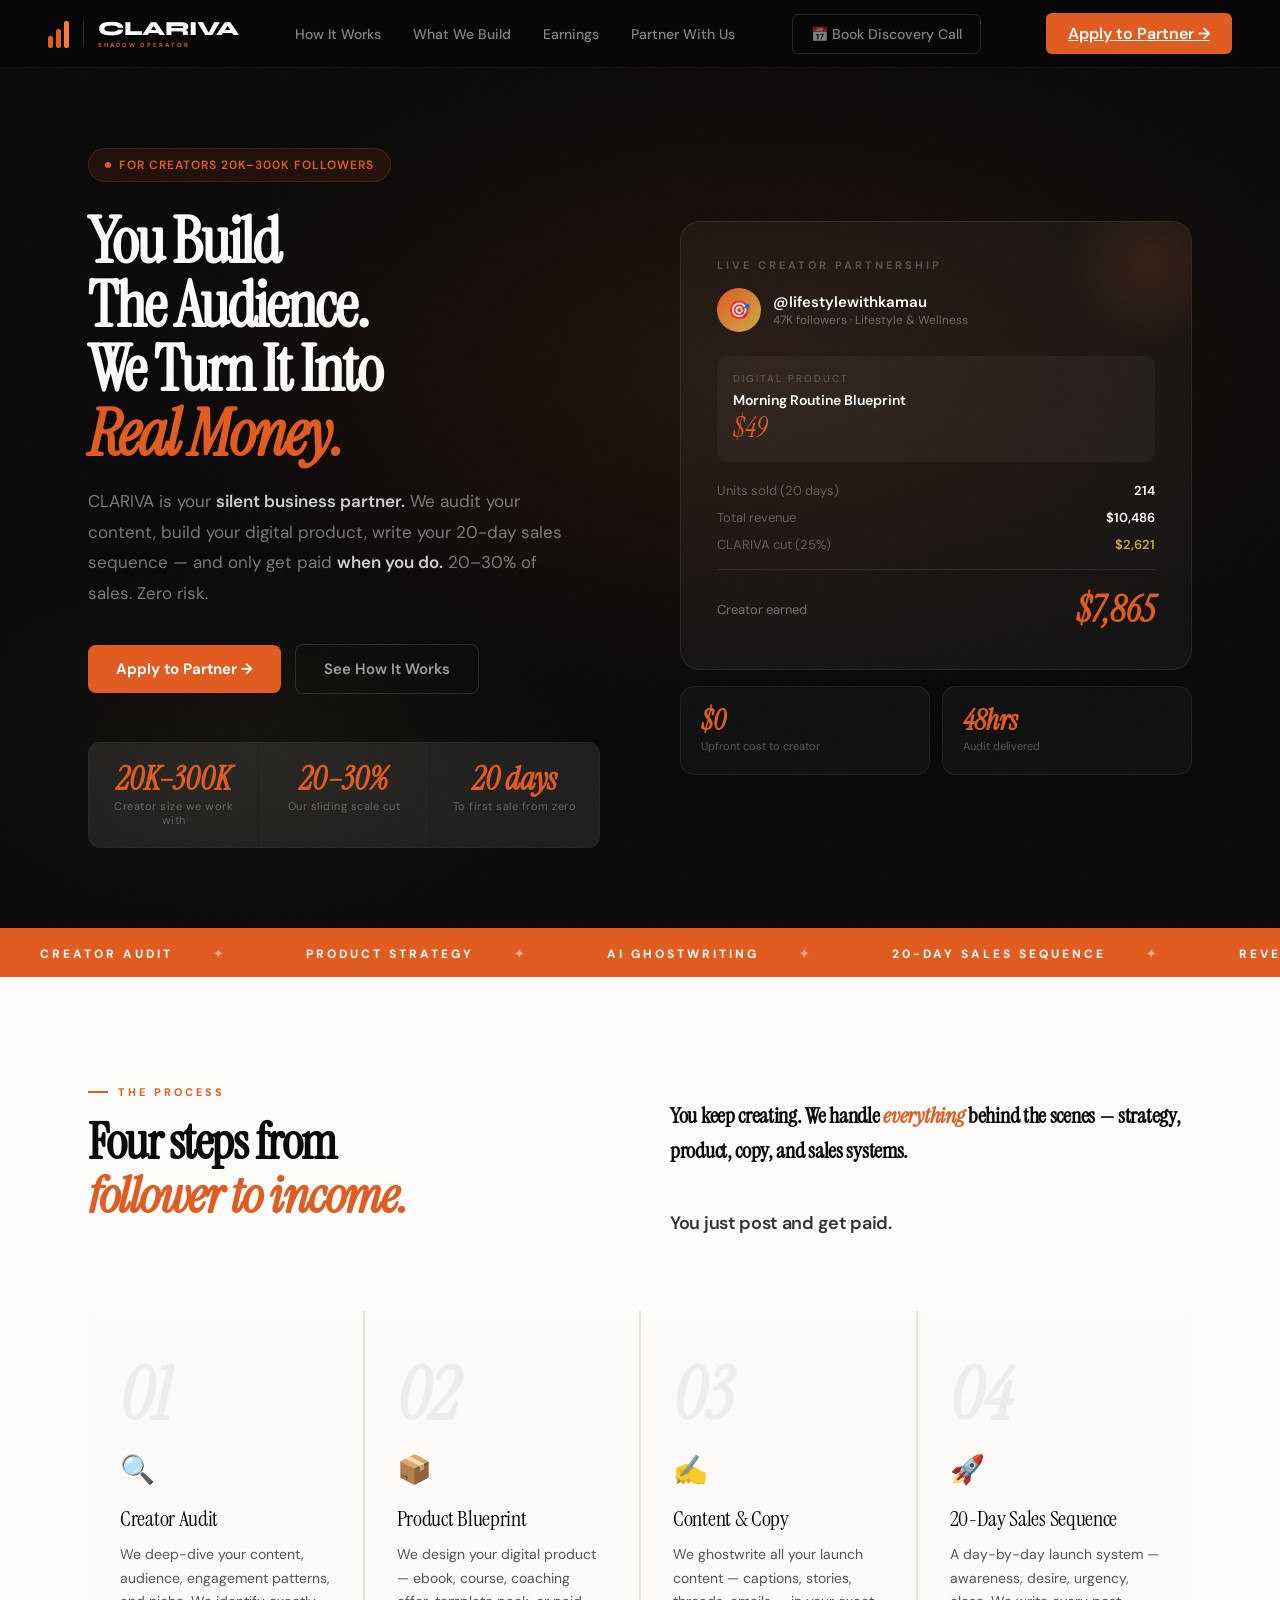
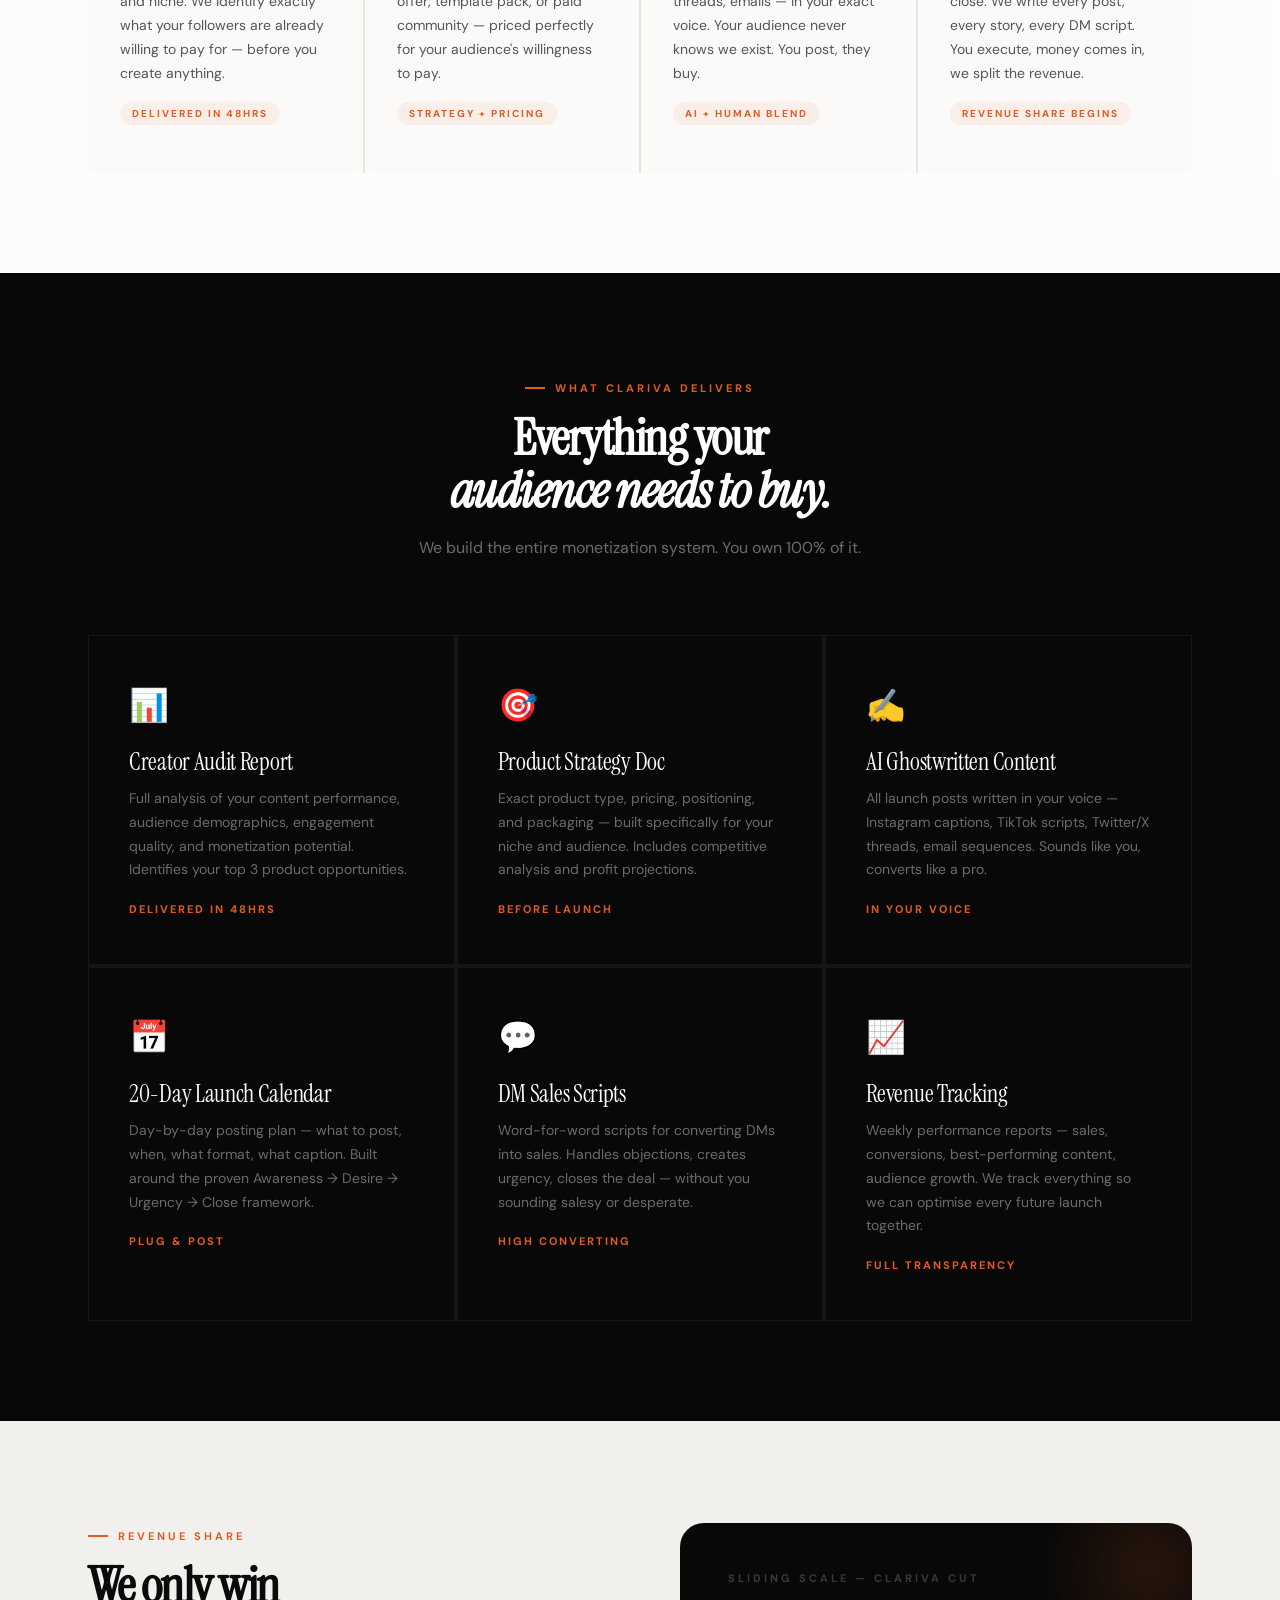
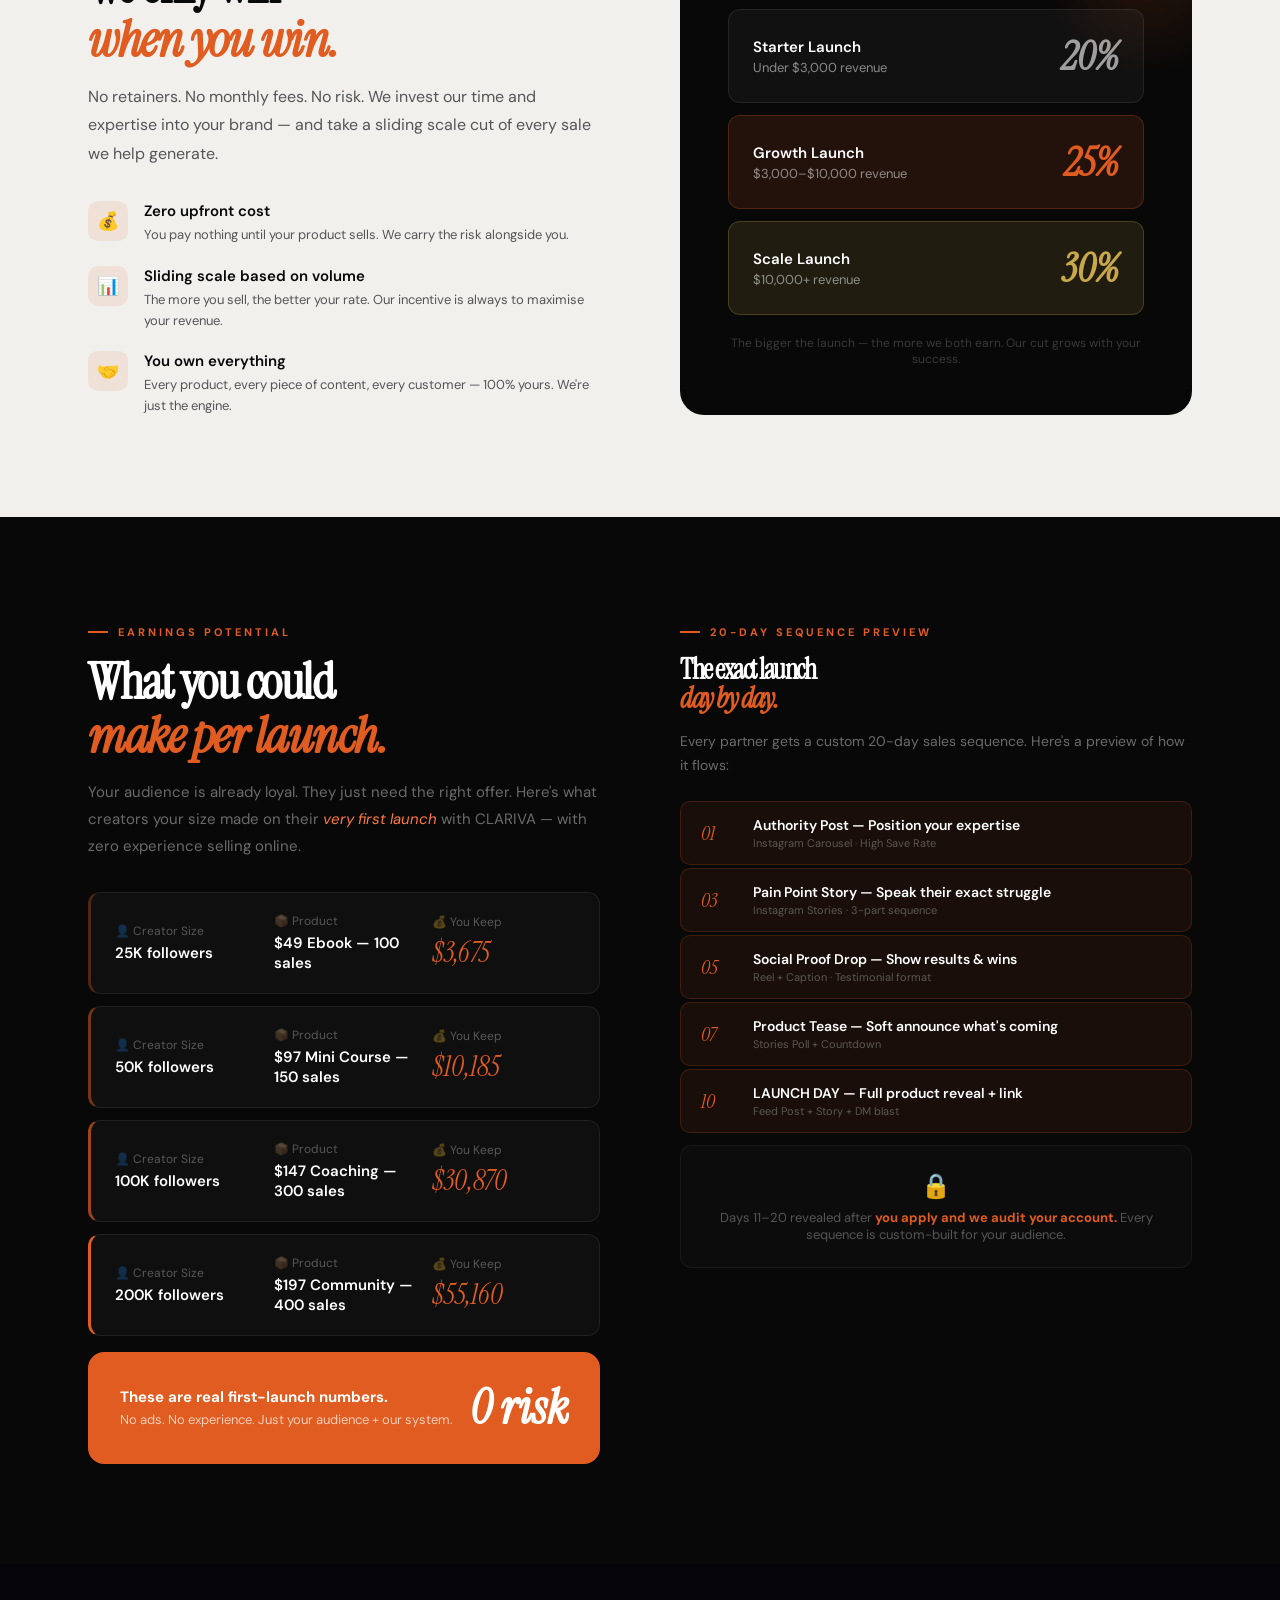
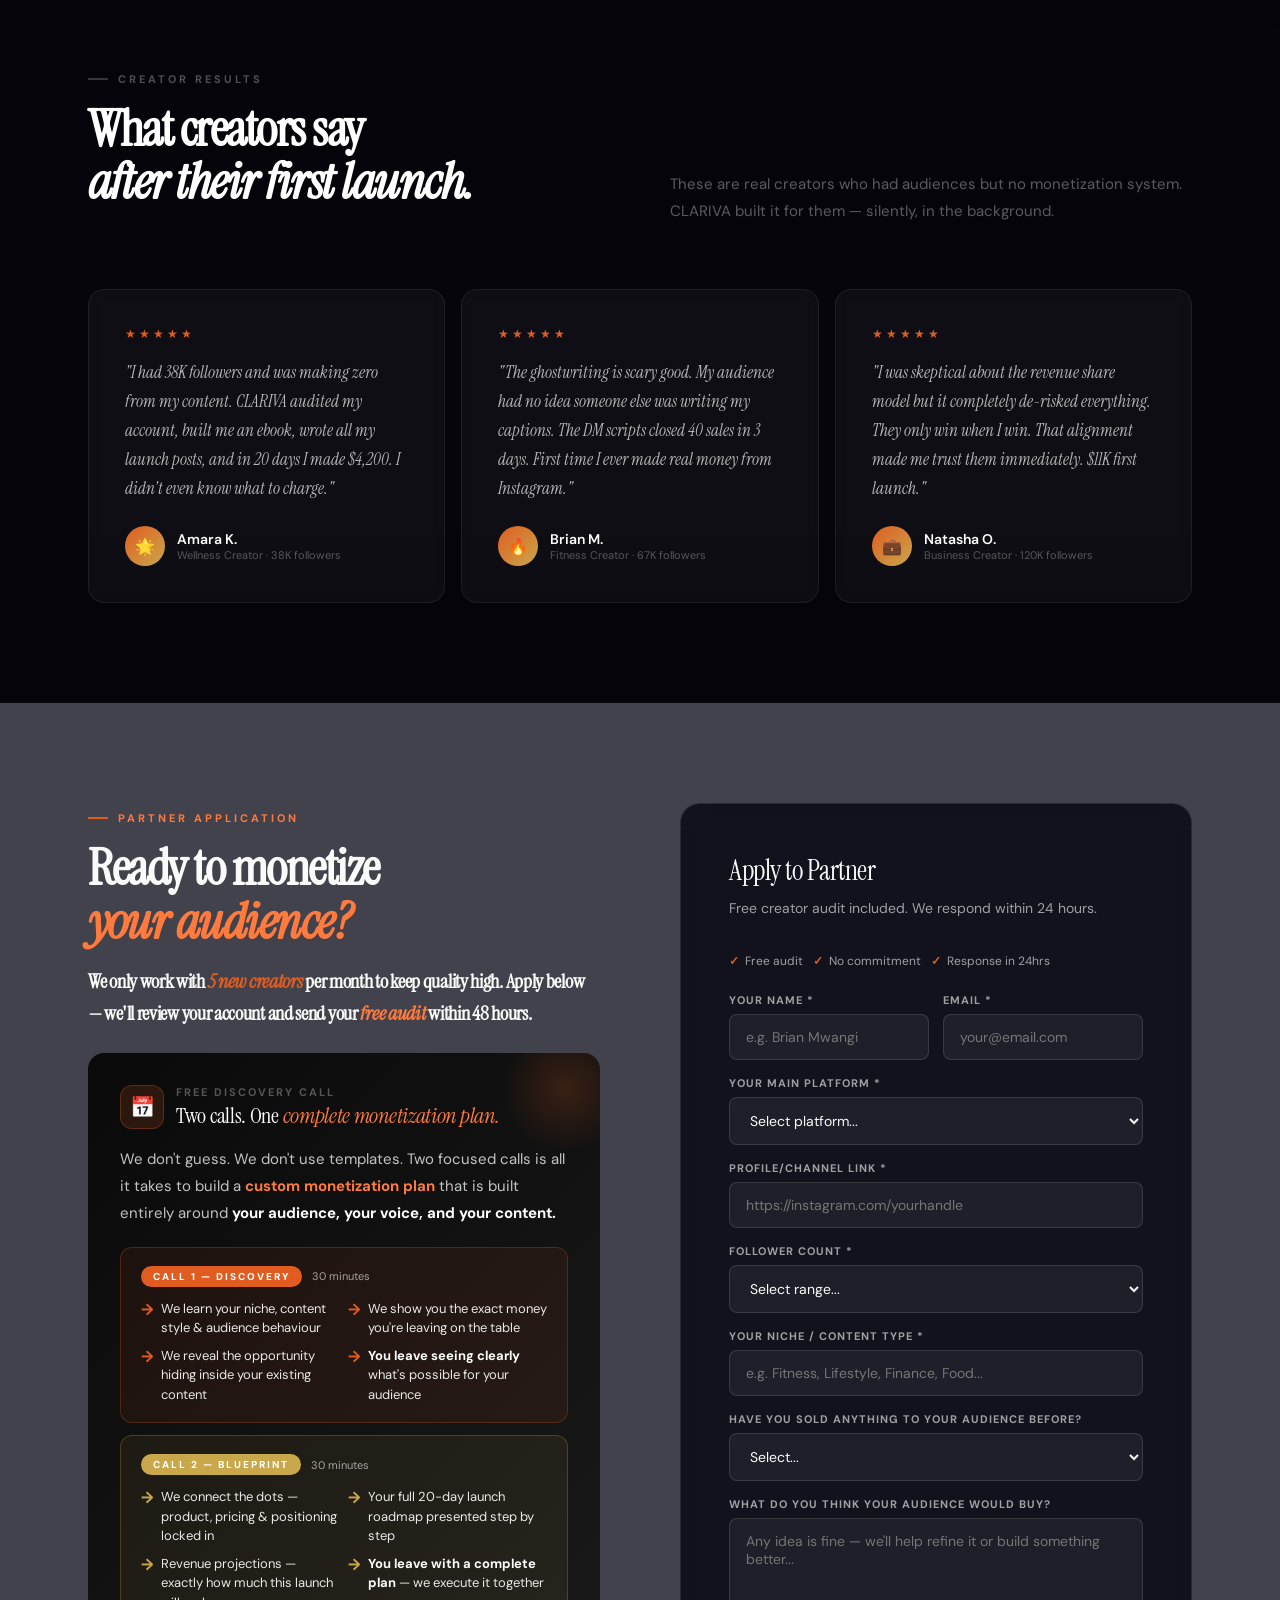
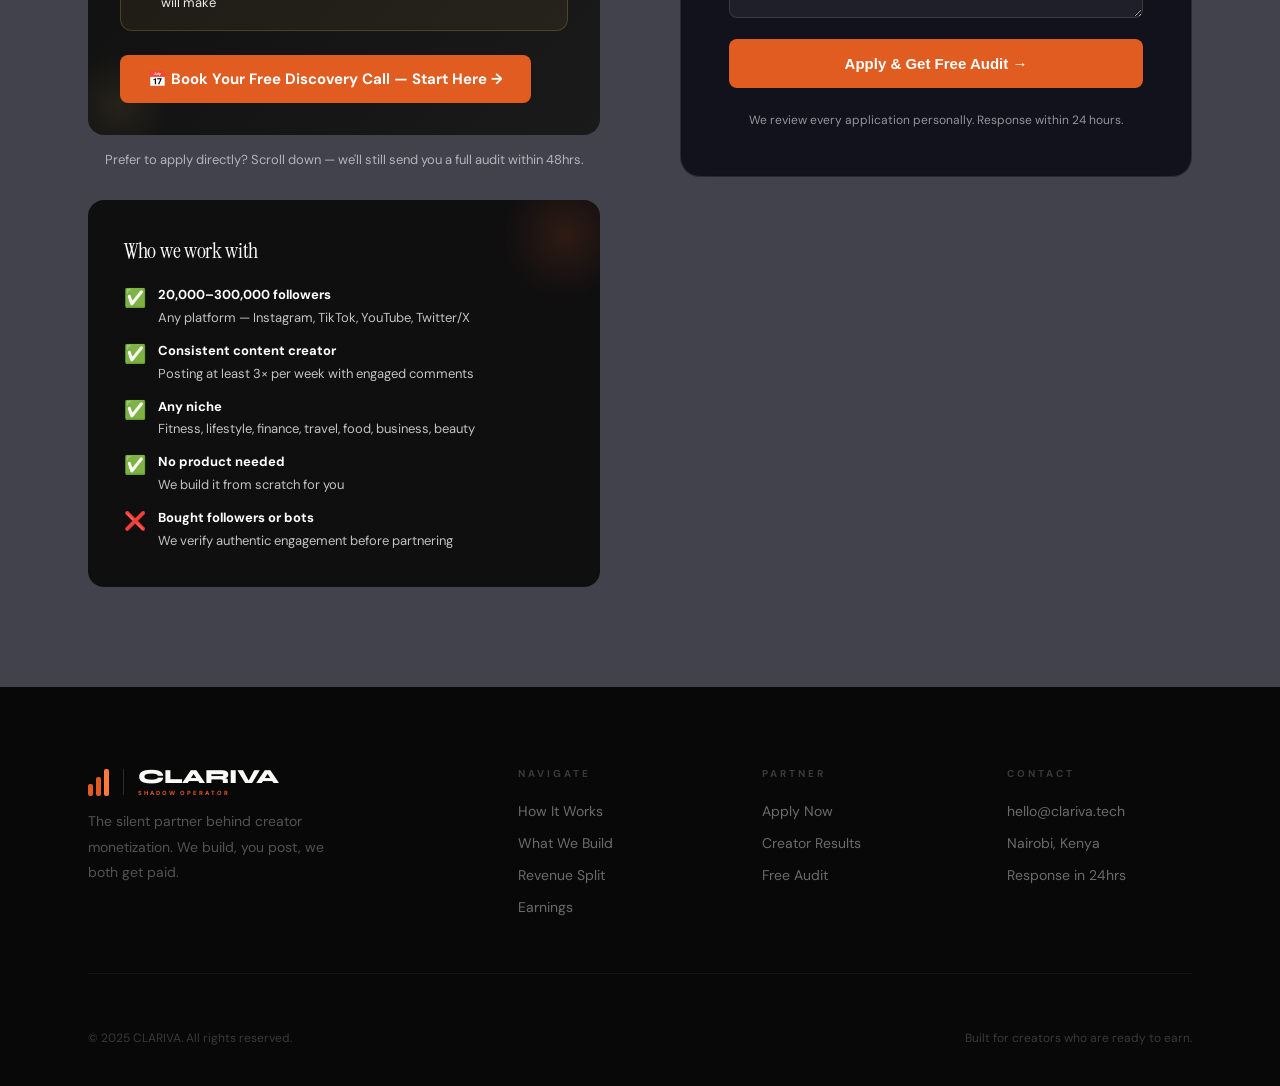
==== index.html.html @ dce716fc "Add files via upload" ====
<!DOCTYPE html>
<html lang="en">
<head>
<meta charset="UTF-8">
<meta name="viewport" content="width=device-width, initial-scale=1.0">
<title>CLARIVA — The Shadow Operator for Creators</title>
<link href="https://fonts.googleapis.com/css2?family=Syne:wght@700;800&family=Instrument+Serif:ital@0;1&family=DM+Sans:ital,wght@0,400;0,500;0,600;1,400&display=swap" rel="stylesheet">
<style>
*{margin:0;padding:0;box-sizing:border-box;}
:root{
  --black:#080808;
  --white:#FAFAF8;
  --gray:#F2F0ED;
  --orange:#E05C20;
  --orange2:#FF7A3D;
  --gold:#C9A84C;
  --text:#1A1A1A;
  --text2:#555555;
  --text3:#888888;
  --border:#E8E4DE;
}
html{scroll-behavior:smooth;}
body{font-family:'DM Sans',sans-serif;background:var(--black);color:var(--white);overflow-x:hidden;}

/* PROGRESS BAR */
#prog{position:fixed;top:0;left:0;height:2px;width:0%;background:var(--orange);z-index:9999;transition:width 0.1s;}

/* NAV */
nav{position:fixed;top:0;left:0;right:0;z-index:1000;padding:0 48px;height:68px;display:flex;align-items:center;justify-content:space-between;background:rgba(8,8,8,0.92);backdrop-filter:blur(16px);border-bottom:1px solid rgba(255,255,255,0.06);}
.logo{text-decoration:none;display:flex;align-items:center;gap:10px;}
.logo-icon{display:flex;align-items:flex-end;gap:3px;height:28px;}
.li1,.li2,.li3{display:block;background:#E05C20;border-radius:2px;width:5px;}
.li1{height:12px;}.li2{height:19px;}.li3{height:27px;background:#FF7A3D;}
.logo-sep{width:1px;height:26px;background:rgba(255,255,255,0.15);margin:0 4px;}
.logo-text{display:flex;flex-direction:column;gap:2px;}
.logo-name{font-family:'Syne',sans-serif;font-size:20px;font-weight:800;color:#FAFAF8;letter-spacing:-0.5px;line-height:1;}
.logo-tag{font-size:6px;font-weight:700;letter-spacing:2px;color:#E05C20;text-transform:uppercase;}
.nav-links{list-style:none;display:flex;gap:32px;align-items:center;}
.nav-links a{text-decoration:none;color:rgba(255,255,255,0.5);font-size:14px;font-weight:500;transition:color 0.2s;}
.nav-links a:hover{color:white;}
.nav-cta{background:var(--orange);color:white !important;padding:10px 22px;border-radius:6px;font-weight:600 !important;transition:background 0.2s,transform 0.2s !important;}
.nav-cta:hover{background:var(--orange2) !important;transform:translateY(-1px);}

/* HERO */
.hero{min-height:100vh;display:flex;align-items:center;position:relative;overflow:hidden;padding-top:68px;}
.hero-bg{position:absolute;inset:0;background:radial-gradient(ellipse 80% 60% at 60% 40%,rgba(224,92,32,0.12) 0%,transparent 60%),radial-gradient(ellipse 50% 40% at 20% 80%,rgba(201,168,76,0.06) 0%,transparent 50%);}
.hero-grain{position:absolute;inset:0;opacity:0.03;background-image:url("data:image/svg+xml,%3Csvg viewBox='0 0 256 256' xmlns='http://www.w3.org/2000/svg'%3E%3Cfilter id='noise'%3E%3CfeTurbulence type='fractalNoise' baseFrequency='0.9' numOctaves='4' stitchTiles='stitch'/%3E%3C/filter%3E%3Crect width='100%25' height='100%25' filter='url(%23noise)'/%3E%3C/svg%3E");background-size:200px;}
.hero-inner{max-width:1200px;margin:0 auto;padding:80px 48px;display:grid;grid-template-columns:1fr 1fr;gap:80px;align-items:center;position:relative;z-index:1;}
.hero-badge{display:inline-flex;align-items:center;gap:8px;background:rgba(224,92,32,0.1);border:1px solid rgba(224,92,32,0.2);border-radius:100px;padding:8px 16px;font-size:12px;font-weight:600;color:var(--orange);letter-spacing:1px;text-transform:uppercase;margin-bottom:28px;}
.hero-dot{width:6px;height:6px;background:var(--orange);border-radius:50%;animation:pulse 2s infinite;}
@keyframes pulse{0%,100%{opacity:1;transform:scale(1);}50%{opacity:0.5;transform:scale(1.3);}}
.hero-title{font-family:'Instrument Serif',serif;font-size:clamp(40px,5vw,72px);line-height:1.0;letter-spacing:-2px;margin-bottom:20px;}
.hero-title em{font-style:italic;color:var(--orange);}
.hero-title .ghost{color:transparent;-webkit-text-stroke:1px rgba(255,255,255,0.2);}
.hero-desc{font-size:17px;color:rgba(255,255,255,0.45);line-height:1.8;margin-bottom:36px;max-width:480px;}
.hero-desc strong{color:rgba(255,255,255,0.8);font-weight:600;}
.hero-actions{display:flex;gap:14px;align-items:center;margin-bottom:48px;flex-wrap:wrap;}
.btn-primary{background:var(--orange);color:white;padding:14px 28px;border-radius:8px;font-weight:700;font-size:15px;text-decoration:none;transition:all 0.2s;display:inline-flex;align-items:center;gap:8px;border:none;cursor:pointer;}
.btn-primary:hover{background:var(--orange2);transform:translateY(-2px);box-shadow:0 12px 40px rgba(224,92,32,0.3);}
.btn-outline{color:rgba(255,255,255,0.6);padding:14px 28px;border-radius:8px;font-weight:600;font-size:15px;text-decoration:none;border:1px solid rgba(255,255,255,0.12);transition:all 0.2s;}
.btn-outline:hover{border-color:rgba(255,255,255,0.3);color:white;}
.hero-stats{display:grid;grid-template-columns:repeat(3,1fr);gap:1px;background:rgba(255,255,255,0.06);border:1px solid rgba(255,255,255,0.06);border-radius:12px;overflow:hidden;}
.hs{background:rgba(255,255,255,0.03);padding:20px;text-align:center;}
.hs-n{font-family:'Instrument Serif',serif;font-size:32px;font-weight:700;font-style:italic;color:var(--orange);line-height:1;}
.hs-l{font-size:11px;color:rgba(255,255,255,0.3);margin-top:4px;letter-spacing:0.5px;}

/* HERO RIGHT — Earnings card */
.hero-right{display:flex;flex-direction:column;gap:16px;}
.earnings-card{background:rgba(255,255,255,0.04);border:1px solid rgba(255,255,255,0.08);border-radius:20px;padding:36px;position:relative;overflow:hidden;}
.earnings-card::before{content:'';position:absolute;top:-60px;right:-60px;width:200px;height:200px;background:radial-gradient(circle,rgba(224,92,32,0.15) 0%,transparent 60%);}
.ec-label{font-size:11px;font-weight:700;letter-spacing:3px;color:rgba(255,255,255,0.25);text-transform:uppercase;margin-bottom:16px;}
.ec-creator{display:flex;align-items:center;gap:12px;margin-bottom:24px;}
.ec-av{width:44px;height:44px;border-radius:50%;background:linear-gradient(135deg,var(--orange),var(--gold));display:flex;align-items:center;justify-content:center;font-size:18px;}
.ec-info-name{font-size:15px;font-weight:600;color:white;}
.ec-info-tag{font-size:12px;color:rgba(255,255,255,0.35);}
.ec-product{background:rgba(255,255,255,0.04);border-radius:10px;padding:16px;margin-bottom:20px;}
.ec-product-label{font-size:10px;color:rgba(255,255,255,0.25);letter-spacing:2px;text-transform:uppercase;margin-bottom:6px;}
.ec-product-name{font-size:14px;font-weight:600;color:white;}
.ec-product-price{font-family:'Instrument Serif',serif;font-size:28px;font-style:italic;color:var(--orange);}
.ec-rows{display:flex;flex-direction:column;gap:10px;}
.ec-row{display:flex;justify-content:space-between;font-size:13px;}
.ec-rl{color:rgba(255,255,255,0.3);}
.ec-rv{font-weight:600;color:white;}
.ec-rv.gold{color:var(--gold);}
.ec-total{margin-top:16px;padding-top:16px;border-top:1px solid rgba(255,255,255,0.08);display:flex;justify-content:space-between;align-items:center;}
.ec-total-label{font-size:13px;color:rgba(255,255,255,0.4);}
.ec-total-val{font-family:'Instrument Serif',serif;font-size:36px;font-style:italic;font-weight:700;color:var(--orange);}
.mini-cards{display:grid;grid-template-columns:1fr 1fr;gap:12px;}
.mc{background:rgba(255,255,255,0.03);border:1px solid rgba(255,255,255,0.07);border-radius:14px;padding:20px;}
.mc-n{font-family:'Instrument Serif',serif;font-size:28px;font-style:italic;font-weight:700;color:var(--orange);line-height:1;margin-bottom:4px;}
.mc-l{font-size:11px;color:rgba(255,255,255,0.3);line-height:1.4;}

/* TICKER */
.ticker-wrap{background:var(--orange);padding:14px 0;overflow:hidden;white-space:nowrap;}
.ticker-track{display:inline-flex;animation:ticker 25s linear infinite;}
.ticker-item{font-size:12px;font-weight:700;letter-spacing:3px;text-transform:uppercase;color:white;padding:0 40px;}
.ticker-item::after{content:'✦';margin-left:40px;opacity:0.5;}
@keyframes ticker{from{transform:translateX(0);}to{transform:translateX(-50%);}}

/* SECTION COMMONS */
.section-wrap{max-width:1200px;margin:0 auto;padding:0 48px;}
.s-tag{display:inline-flex;align-items:center;gap:10px;font-size:11px;font-weight:700;letter-spacing:3px;text-transform:uppercase;color:var(--orange);margin-bottom:16px;}
.s-tag::before{content:'';width:20px;height:2px;background:var(--orange);}
.s-title{font-family:'Instrument Serif',serif;font-size:clamp(32px,4vw,52px);line-height:1.05;letter-spacing:-1.5px;margin-bottom:16px;}
.s-desc{font-size:16px;color:var(--text2);line-height:1.8;max-width:540px;}

/* HOW IT WORKS */
.hiw{background:var(--white);padding:100px 0;color:var(--text);}
.hiw .s-title{color:var(--black);}
.hiw-header{display:grid;grid-template-columns:1fr 1fr;gap:60px;align-items:end;margin-bottom:72px;}
.hiw-header-right{font-size:16px;color:var(--text2);line-height:1.8;}
.hiw-steps{display:grid;grid-template-columns:repeat(4,1fr);gap:2px;background:var(--border);}
.hiw-step{background:rgba(255,255,255,0.82);padding:48px 32px;position:relative;backdrop-filter:blur(4px);}
.hiw-step-n{font-family:'Instrument Serif',serif;font-size:72px;font-style:italic;font-weight:700;color:rgba(0,0,0,0.06);line-height:1;margin-bottom:20px;}
.hiw-step-icon{font-size:28px;margin-bottom:16px;}
.hiw-step-title{font-family:'Instrument Serif',serif;font-size:22px;color:var(--black);margin-bottom:10px;letter-spacing:-0.3px;}
.hiw-step-desc{font-size:14px;color:var(--text2);line-height:1.7;}
.hiw-step-tag{display:inline-block;background:rgba(224,92,32,0.08);color:var(--orange);font-size:10px;font-weight:700;letter-spacing:2px;text-transform:uppercase;padding:5px 12px;border-radius:100px;margin-top:16px;}

/* WHAT YOU GET */
.wyg{background:var(--black);padding:100px 0;}
.wyg-header{text-align:center;margin-bottom:72px;}
.wyg-header .s-tag{justify-content:center;}
.wyg-header .s-title{color:white;}
.wyg-header .s-desc{color:rgba(255,255,255,0.4);margin:0 auto;}
.wyg-grid{display:grid;grid-template-columns:repeat(3,1fr);gap:2px;background:rgba(255,255,255,0.05);}
.wyg-card{background:var(--black);padding:48px 40px;border:1px solid rgba(255,255,255,0.05);transition:background 0.3s,border-color 0.3s;}
.wyg-card:hover{background:rgba(255,255,255,0.03);border-color:rgba(224,92,32,0.2);}
.wyg-icon{font-size:32px;margin-bottom:20px;}
.wyg-title{font-family:'Instrument Serif',serif;font-size:24px;color:white;margin-bottom:10px;letter-spacing:-0.3px;}
.wyg-desc{font-size:14px;color:rgba(255,255,255,0.4);line-height:1.7;}
.wyg-tag{margin-top:20px;font-size:11px;font-weight:700;color:var(--orange);letter-spacing:2px;text-transform:uppercase;}

/* REVENUE SPLIT */
.split{background:var(--gray);padding:100px 0;color:var(--text);}
.split-inner{display:grid;grid-template-columns:1fr 1fr;gap:80px;align-items:center;}
.split .s-title{color:var(--black);}
.split-visual{background:var(--black);border-radius:24px;padding:48px;position:relative;overflow:hidden;}
.split-visual::before{content:'';position:absolute;top:-80px;right:-80px;width:250px;height:250px;background:radial-gradient(circle,rgba(224,92,32,0.15) 0%,transparent 60%);}
.sv-label{font-size:11px;font-weight:700;letter-spacing:3px;color:rgba(255,255,255,0.2);text-transform:uppercase;margin-bottom:24px;}
.sv-tiers{display:flex;flex-direction:column;gap:12px;}
.sv-tier{border-radius:12px;padding:20px 24px;display:flex;justify-content:space-between;align-items:center;}
.sv-tier.t1{background:rgba(255,255,255,0.04);border:1px solid rgba(255,255,255,0.08);}
.sv-tier.t2{background:rgba(224,92,32,0.12);border:1px solid rgba(224,92,32,0.25);}
.sv-tier.t3{background:rgba(201,168,76,0.12);border:1px solid rgba(201,168,76,0.25);}
.sv-tier-label{font-size:13px;color:rgba(255,255,255,0.5);}
.sv-tier-label strong{display:block;font-size:15px;color:white;font-weight:600;margin-bottom:2px;}
.sv-tier-cut{font-family:'Instrument Serif',serif;font-size:40px;font-style:italic;font-weight:700;}
.sv-tier.t1 .sv-tier-cut{color:rgba(255,255,255,0.6);}
.sv-tier.t2 .sv-tier-cut{color:var(--orange);}
.sv-tier.t3 .sv-tier-cut{color:var(--gold);}
.sv-note{margin-top:20px;font-size:12px;color:rgba(255,255,255,0.2);text-align:center;}
.split-points{display:flex;flex-direction:column;gap:20px;margin-top:32px;}
.sp{display:flex;gap:16px;align-items:flex-start;}
.sp-icon{width:40px;height:40px;background:rgba(224,92,32,0.1);border-radius:10px;display:flex;align-items:center;justify-content:center;font-size:18px;flex-shrink:0;}
.sp-title{font-size:15px;font-weight:600;color:var(--black);margin-bottom:4px;}
.sp-desc{font-size:13px;color:var(--text2);line-height:1.6;}

/* EARNINGS CALC */
.calc{background:var(--black);padding:100px 0;}
.calc-inner{display:grid;grid-template-columns:1fr 1fr;gap:80px;align-items:start;}
.calc .s-title{color:white;}
.calc-desc{color:rgba(255,255,255,0.4);font-size:15px;line-height:1.8;margin-bottom:32px;}
.calc-scenarios{display:flex;flex-direction:column;gap:12px;}
.cs-row{background:rgba(255,255,255,0.03);border:1px solid rgba(255,255,255,0.07);border-radius:12px;padding:20px 24px;display:grid;grid-template-columns:1fr 1fr 1fr;gap:16px;align-items:center;}
.cs-row:hover{border-color:rgba(224,92,32,0.2);background:rgba(224,92,32,0.04);}
.cs-c{font-size:12px;color:rgba(255,255,255,0.3);margin-bottom:4px;}
.cs-v{font-size:15px;font-weight:600;color:white;}
.cs-earn{font-family:'Instrument Serif',serif;font-size:28px;font-style:italic;color:var(--orange);}
.calc-total{background:var(--orange);border-radius:16px;padding:32px;margin-top:16px;display:flex;justify-content:space-between;align-items:center;}
.ct-label{font-size:13px;color:rgba(255,255,255,0.7);margin-bottom:4px;}
.ct-val{font-family:'Instrument Serif',serif;font-size:48px;font-style:italic;font-weight:700;color:white;line-height:1;}
.ct-note{font-size:12px;color:rgba(255,255,255,0.6);}

/* WHAT WE DELIVER */
.deliver{background:var(--white);padding:100px 0;color:var(--text);}
.deliver .s-title{color:var(--black);}
.deliver-header{text-align:center;margin-bottom:72px;}
.deliver-header .s-tag{justify-content:center;}
.deliver-grid{display:grid;grid-template-columns:repeat(3,1fr);gap:24px;}
.dg-card{background:white;border:1px solid var(--border);border-radius:16px;padding:36px;transition:all 0.3s;}
.dg-card:hover{border-color:var(--orange);box-shadow:0 12px 40px rgba(224,92,32,0.08);transform:translateY(-4px);}
.dg-num{font-family:'Instrument Serif',serif;font-size:52px;font-style:italic;color:rgba(0,0,0,0.07);line-height:1;margin-bottom:12px;}
.dg-title{font-size:17px;font-weight:700;color:var(--black);margin-bottom:8px;}
.dg-desc{font-size:13px;color:var(--text2);line-height:1.7;}
.dg-items{list-style:none;margin-top:16px;display:flex;flex-direction:column;gap:8px;}
.dg-items li{font-size:13px;color:var(--text2);display:flex;gap:8px;align-items:flex-start;}
.dg-items li::before{content:'→';color:var(--orange);font-weight:700;flex-shrink:0;}

/* SEQUENCE PREVIEW */
.seq{background:var(--black);padding:100px 0;}
.seq-inner{display:grid;grid-template-columns:1fr 1fr;gap:80px;align-items:start;}
.seq .s-title{color:white;}
.seq-desc{color:rgba(255,255,255,0.4);font-size:15px;line-height:1.8;margin-bottom:32px;}
.seq-days{display:flex;flex-direction:column;gap:3px;}
.seq-day{display:flex;gap:16px;align-items:center;padding:14px 20px;border-radius:10px;border:1px solid transparent;transition:all 0.2s;cursor:default;}
.seq-day:hover{background:rgba(255,255,255,0.03);border-color:rgba(255,255,255,0.07);}
.seq-day.active{background:rgba(224,92,32,0.08);border-color:rgba(224,92,32,0.2);}
.sd-num{font-family:'Instrument Serif',serif;font-size:20px;font-style:italic;color:var(--orange);width:36px;flex-shrink:0;}
.sd-title{font-size:14px;font-weight:600;color:white;}
.sd-type{font-size:11px;color:rgba(255,255,255,0.3);margin-top:2px;}
.seq-locked{background:rgba(255,255,255,0.02);border:1px solid rgba(255,255,255,0.05);border-radius:12px;padding:24px;margin-top:12px;text-align:center;}
.sl-icon{font-size:24px;margin-bottom:8px;}
.sl-text{font-size:13px;color:rgba(255,255,255,0.3);}
.sl-text strong{color:var(--orange);}

/* TESTIMONIALS */
.testi{padding:100px 0;position:relative;overflow:hidden;background-image:url("https://images.pexels.com/photos/956999/milky-way-starry-sky-night-sky-star-956999.jpeg?auto=compress&cs=tinysrgb&w=1920");background-size:cover;background-position:center;background-attachment:fixed;}
.testi::before{content:'';position:absolute;inset:0;background:rgba(4,4,12,0.82);z-index:0;}
.testi .section-wrap{position:relative;z-index:2;}
.testi-hd{display:grid;grid-template-columns:1fr 1fr;gap:60px;align-items:end;margin-bottom:64px;}
.testi-hd .s-title{color:white;}
.testi-hd .s-tag{color:rgba(255,255,255,0.3);}
.testi-hd .s-tag::before{background:rgba(255,255,255,0.2);}
.testi-hd-right{font-size:15px;color:rgba(255,255,255,0.35);line-height:1.8;}
.testi-grid{display:grid;grid-template-columns:repeat(3,1fr);gap:16px;}
.tc{background:rgba(255,255,255,0.04);backdrop-filter:blur(8px);border:1px solid rgba(255,255,255,0.07);border-radius:16px;padding:36px;}
.tc-stars{color:var(--orange);font-size:12px;letter-spacing:3px;margin-bottom:16px;}
.tc-text{font-family:'Instrument Serif',serif;font-size:17px;color:rgba(255,255,255,0.7);line-height:1.7;margin-bottom:24px;font-style:italic;}
.tc-author{display:flex;gap:12px;align-items:center;}
.tc-av{width:40px;height:40px;border-radius:50%;background:linear-gradient(135deg,var(--orange),var(--gold));display:flex;align-items:center;justify-content:center;font-size:16px;flex-shrink:0;}
.tc-name{font-size:14px;font-weight:600;color:white;}
.tc-role{font-size:11px;color:rgba(255,255,255,0.3);}

/* APPLY SECTION */
.apply{background:var(--white);padding:100px 0;color:var(--text);}
.apply-inner{display:grid;grid-template-columns:1fr 1fr;gap:80px;align-items:start;}
.apply .s-title{color:var(--black);}
.apply-note{background:rgba(224,92,32,0.06);border:1px solid rgba(224,92,32,0.15);border-radius:12px;padding:20px 24px;margin-bottom:32px;}
.apply-note p{font-size:14px;color:var(--text2);line-height:1.7;}
.apply-note strong{color:var(--orange);}
.apply-form{background:rgba(10,10,20,0.85);border-radius:20px;padding:48px;border:1px solid rgba(255,255,255,0.1);backdrop-filter:blur(12px);}
.af-title{font-family:'Instrument Serif',serif;font-size:28px;color:#FAFAF8;margin-bottom:8px;letter-spacing:-0.5px;}
.af-desc{font-size:14px;color:rgba(255,255,255,0.6);margin-bottom:32px;line-height:1.7;}
.af-form{display:flex;flex-direction:column;gap:16px;}
.af label{display:block;font-size:11px;font-weight:700;letter-spacing:1px;text-transform:uppercase;color:rgba(255,255,255,0.6);margin-bottom:7px;}
.af input,.af select,.af textarea{width:100%;padding:13px 16px;border:1.5px solid rgba(255,255,255,0.12);border-radius:8px;font-family:'DM Sans',sans-serif;font-size:14px;color:#FAFAF8;background:rgba(255,255,255,0.06);outline:none;transition:border-color 0.2s;}
.af select option{background:#0A0A1A;color:#FAFAF8;font-size:15px;padding:12px;font-family:'DM Sans',sans-serif;}
.af select option:hover{background:#E05C20;color:white;}
.af select:focus{border-color:#FF7A3D;background:rgba(224,92,32,0.12);color:#FAFAF8;}
.af input:focus,.af textarea:focus{border-color:#FF7A3D;background:rgba(224,92,32,0.08);}
.af select{cursor:pointer;}
.af input:focus,.af select:focus,.af textarea:focus{border-color:var(--orange);}
.af textarea{resize:vertical;min-height:100px;}
.af-row{display:grid;grid-template-columns:1fr 1fr;gap:14px;}
.af-badges{display:flex;gap:10px;flex-wrap:wrap;margin-bottom:24px;}
.af-badge{font-size:12px;color:rgba(255,255,255,0.6);display:flex;gap:6px;align-items:center;}
.af-badge::before{content:'✓';color:var(--orange);font-weight:700;}
#applySuccess{display:none;background:#F0FDF4;border:1px solid #BBF7D0;border-radius:10px;padding:20px;text-align:center;margin-top:12px;}
#applySuccess p{color:#16A34A;font-weight:600;}
.apply-right{display:flex;flex-direction:column;gap:20px;}
.ar-card{background:rgba(8,8,8,0.88);border-radius:16px;padding:36px;position:relative;overflow:hidden;backdrop-filter:blur(6px);}
.ar-card::before{content:'';position:absolute;top:-40px;right:-40px;width:150px;height:150px;background:radial-gradient(circle,rgba(224,92,32,0.15) 0%,transparent 60%);}
.ar-title{font-family:'Instrument Serif',serif;font-size:22px;color:#FAFAF8;margin-bottom:20px;letter-spacing:-0.3px;}
.ar-list{display:flex;flex-direction:column;gap:12px;}
.ar-item{display:flex;gap:12px;align-items:flex-start;}
.ar-icon{font-size:18px;flex-shrink:0;margin-top:1px;}
.ar-text{font-size:13px;color:rgba(255,255,255,0.75);line-height:1.6;}
.ar-text strong{color:white;display:block;margin-bottom:2px;}

/* NEWSLETTER */
.newsletter{background:#FFF4EF;border-top:2px solid rgba(224,92,32,0.15);border-bottom:2px solid rgba(224,92,32,0.15);padding:72px 0;}
.nl-inner{max-width:560px;margin:0 auto;text-align:center;}
.nl-title{font-family:'Instrument Serif',serif;font-size:32px;color:#0A0A0A;letter-spacing:-0.5px;margin-bottom:8px;}
.nl-desc{font-size:15px;color:#555555;margin-bottom:28px;line-height:1.7;}
.nl-form{display:flex;gap:10px;max-width:440px;margin:0 auto 12px;}
.nl-form input{flex:1;padding:13px 18px;border:1.5px solid var(--border);border-radius:7px;font-family:'DM Sans',sans-serif;font-size:14px;background:white;outline:none;}
.nl-form input:focus{border-color:var(--orange);}
.nl-note{font-size:12px;color:#888888;}

/* FOOTER */
footer{background:var(--black);padding:80px 0 40px;}
.ft{display:grid;grid-template-columns:2fr 1fr 1fr 1fr;gap:60px;margin-bottom:56px;padding-bottom:56px;border-bottom:1px solid rgba(255,255,255,0.05);}
.f-tagline{font-size:14px;color:rgba(255,255,255,0.3);line-height:1.8;margin-top:12px;max-width:260px;}
.f-col-t{font-size:10px;font-weight:700;letter-spacing:3px;text-transform:uppercase;color:rgba(255,255,255,0.2);margin-bottom:20px;}
.f-links{list-style:none;display:flex;flex-direction:column;gap:11px;}
.f-links a{text-decoration:none;color:rgba(255,255,255,0.4);font-size:14px;transition:color 0.2s;}
.f-links a:hover{color:var(--orange2);}
.fb{display:flex;justify-content:space-between;align-items:center;}
.fb-left{font-size:12px;color:rgba(255,255,255,0.2);}
.fb-right{font-size:12px;color:rgba(255,255,255,0.2);}

/* MOBILE */
@media(max-width:768px){
  nav{padding:0 20px;}
  .nav-links{display:none;}
  .hero-inner,.hiw-header,.split-inner,.calc-inner,.seq-inner,.apply-inner,.testi-hd{grid-template-columns:1fr;}
  .hero-right,.hiw-header-right{display:none;}
  .section-wrap{padding:0 20px;}
  section,.testi,.newsletter,.hiw,.wyg,.split,.calc,.deliver,.seq,.apply{padding:60px 0;}
  .hiw-steps,.wyg-grid,.deliver-grid,.testi-grid{grid-template-columns:1fr;}
  .ft{grid-template-columns:1fr;gap:32px;}
  .nl-form{flex-direction:column;}
  .af-row{grid-template-columns:1fr;}
  footer{padding:60px 0 32px;}
}
</style>
</head>
<body>

<div id="prog"></div>

<!-- NAV -->
<nav>
  <a href="#" class="logo">
    <span class="logo-icon"><span class="li1"></span><span class="li2"></span><span class="li3"></span></span>
    <span class="logo-sep"></span>
    <span class="logo-text"><span class="logo-name">CLARIVA</span><span class="logo-tag">SHADOW OPERATOR</span></span>
  </a>
  <ul class="nav-links">
    <li><a href="#how">How It Works</a></li>
    <li><a href="#deliver">What We Build</a></li>
    <li><a href="#earnings">Earnings</a></li>
    <li><a href="#apply">Partner With Us</a></li>
  </ul>
  <a href="https://calendly.com/emmanuelmaende/30min" target="_blank" style="color:rgba(255,255,255,0.5);font-size:14px;font-weight:500;text-decoration:none;margin-right:8px;border:1px solid rgba(255,255,255,0.12);padding:10px 18px;border-radius:6px;transition:all 0.2s;">📅 Book Discovery Call</a><a href="#apply" class="nav-cta">Apply to Partner →</a>
</nav>

<!-- HERO -->
<section class="hero" id="home">
  <div class="hero-bg"></div>
  <div class="hero-grain"></div>
  <div class="hero-inner">
    <div>
      <div class="hero-badge"><div class="hero-dot"></div>For Creators 20K–300K Followers</div>
      <h1 class="hero-title">You Build<br>The Audience.<br>We Turn It Into<br><em>Real Money.</em></h1>
      <p class="hero-desc">CLARIVA is your <strong>silent business partner.</strong> We audit your content, build your digital product, write your 20-day sales sequence — and only get paid <strong>when you do.</strong> 20–30% of sales. Zero risk.</p>
      <div class="hero-actions">
        <a href="#apply" class="btn-primary">Apply to Partner →</a>
        <a href="#how" class="btn-outline">See How It Works</a>
      </div>
      <div class="hero-stats">
        <div class="hs"><div class="hs-n">20K–300K</div><div class="hs-l">Creator size we work with</div></div>
        <div class="hs"><div class="hs-n">20–30%</div><div class="hs-l">Our sliding scale cut</div></div>
        <div class="hs"><div class="hs-n">20 days</div><div class="hs-l">To first sale from zero</div></div>
      </div>
    </div>
    <div class="hero-right">
      <div class="earnings-card">
        <div class="ec-label">Live Creator Partnership</div>
        <div class="ec-creator">
          <div class="ec-av">🎯</div>
          <div class="ec-info">
            <div class="ec-info-name">@lifestylewithkamau</div>
            <div class="ec-info-tag">47K followers · Lifestyle & Wellness</div>
          </div>
        </div>
        <div class="ec-product">
          <div class="ec-product-label">Digital Product</div>
          <div class="ec-product-name">Morning Routine Blueprint</div>
          <div class="ec-product-price">$49</div>
        </div>
        <div class="ec-rows">
          <div class="ec-row"><span class="ec-rl">Units sold (20 days)</span><span class="ec-rv">214</span></div>
          <div class="ec-row"><span class="ec-rl">Total revenue</span><span class="ec-rv">$10,486</span></div>
          <div class="ec-row"><span class="ec-rl">CLARIVA cut (25%)</span><span class="ec-rv gold">$2,621</span></div>
        </div>
        <div class="ec-total">
          <div><div class="ec-total-label">Creator earned</div></div>
          <div class="ec-total-val">$7,865</div>
        </div>
      </div>
      <div class="mini-cards">
        <div class="mc"><div class="mc-n">$0</div><div class="mc-l">Upfront cost to creator</div></div>
        <div class="mc"><div class="mc-n">48hrs</div><div class="mc-l">Audit delivered</div></div>
      </div>
    </div>
  </div>
</section>

<!-- TICKER -->
<div class="ticker-wrap">
  <div class="ticker-track">
    <span class="ticker-item">Creator Audit</span>
    <span class="ticker-item">Product Strategy</span>
    <span class="ticker-item">AI Ghostwriting</span>
    <span class="ticker-item">20-Day Sales Sequence</span>
    <span class="ticker-item">Revenue Share Model</span>
    <span class="ticker-item">Zero Upfront Cost</span>
    <span class="ticker-item">Shadow Operating</span>
    <span class="ticker-item">Digital Products</span>
    <span class="ticker-item">Creator Audit</span>
    <span class="ticker-item">Product Strategy</span>
    <span class="ticker-item">AI Ghostwriting</span>
    <span class="ticker-item">20-Day Sales Sequence</span>
    <span class="ticker-item">Revenue Share Model</span>
    <span class="ticker-item">Zero Upfront Cost</span>
    <span class="ticker-item">Shadow Operating</span>
    <span class="ticker-item">Digital Products</span>
  </div>
</div>

<!-- HOW IT WORKS -->
<section class="hiw" id="how" style="position:relative;background-image:url('https://images.pexels.com/photos/6138017/pexels-photo-6138017.jpeg?auto=compress&cs=tinysrgb&w=1920');background-size:cover;background-position:center;background-attachment:fixed;"><div style="position:absolute;inset:0;background:rgba(255,255,255,0.55);z-index:0;pointer-events:none;"></div>
  <div class="section-wrap" style="position:relative;z-index:1;">
    <div class="hiw-header">
      <div>
        <div class="s-tag" style="color:var(--orange);">The Process</div>
        <h2 class="s-title" style="color:#0A0A0A;">Four steps from<br><em style="color:var(--orange);">follower to income.</em></h2>
      </div>
      <div class="hiw-header-right" style="font-size:22px;font-weight:700;color:#0A0A0A;line-height:1.6;font-family:'Instrument Serif',serif;letter-spacing:-0.3px;">You keep creating. We handle <em style="color:#E05C20;font-style:italic;">everything</em> behind the scenes — strategy, product, copy, and sales systems.<br><br><span style="font-size:18px;font-weight:600;font-family:'DM Sans',sans-serif;color:#333333;">You just post and get paid.</span></div>
    </div>
    <div class="hiw-steps">
      <div class="hiw-step">
        <div class="hiw-step-n">01</div>
        <div class="hiw-step-icon">🔍</div>
        <div class="hiw-step-title">Creator Audit</div>
        <div class="hiw-step-desc">We deep-dive your content, audience, engagement patterns, and niche. We identify exactly what your followers are already willing to pay for — before you create anything.</div>
        <div class="hiw-step-tag">Delivered in 48hrs</div>
      </div>
      <div class="hiw-step">
        <div class="hiw-step-n">02</div>
        <div class="hiw-step-icon">📦</div>
        <div class="hiw-step-title">Product Blueprint</div>
        <div class="hiw-step-desc">We design your digital product — ebook, course, coaching offer, template pack, or paid community — priced perfectly for your audience's willingness to pay.</div>
        <div class="hiw-step-tag">Strategy + Pricing</div>
      </div>
      <div class="hiw-step">
        <div class="hiw-step-n">03</div>
        <div class="hiw-step-icon">✍️</div>
        <div class="hiw-step-title">Content & Copy</div>
        <div class="hiw-step-desc">We ghostwrite all your launch content — captions, stories, threads, emails — in your exact voice. Your audience never knows we exist. You post, they buy.</div>
        <div class="hiw-step-tag">AI + Human Blend</div>
      </div>
      <div class="hiw-step">
        <div class="hiw-step-n">04</div>
        <div class="hiw-step-icon">🚀</div>
        <div class="hiw-step-title">20-Day Sales Sequence</div>
        <div class="hiw-step-desc">A day-by-day launch system — awareness, desire, urgency, close. We write every post, every story, every DM script. You execute, money comes in, we split the revenue.</div>
        <div class="hiw-step-tag">Revenue Share Begins</div>
      </div>
    </div>
  </div>
</section>

<!-- WHAT WE BUILD FOR YOU -->
<section class="wyg" id="deliver" style="padding:100px 0;">
  <div class="section-wrap">
    <div class="wyg-header">
      <div class="s-tag">What CLARIVA Delivers</div>
      <h2 class="s-title">Everything your<br><em>audience needs to buy.</em></h2>
      <p class="s-desc">We build the entire monetization system. You own 100% of it.</p>
    </div>
    <div class="wyg-grid">
      <div class="wyg-card">
        <div class="wyg-icon">📊</div>
        <div class="wyg-title">Creator Audit Report</div>
        <div class="wyg-desc">Full analysis of your content performance, audience demographics, engagement quality, and monetization potential. Identifies your top 3 product opportunities.</div>
        <div class="wyg-tag">Delivered in 48hrs</div>
      </div>
      <div class="wyg-card">
        <div class="wyg-icon">🎯</div>
        <div class="wyg-title">Product Strategy Doc</div>
        <div class="wyg-desc">Exact product type, pricing, positioning, and packaging — built specifically for your niche and audience. Includes competitive analysis and profit projections.</div>
        <div class="wyg-tag">Before Launch</div>
      </div>
      <div class="wyg-card">
        <div class="wyg-icon">✍️</div>
        <div class="wyg-title">AI Ghostwritten Content</div>
        <div class="wyg-desc">All launch posts written in your voice — Instagram captions, TikTok scripts, Twitter/X threads, email sequences. Sounds like you, converts like a pro.</div>
        <div class="wyg-tag">In Your Voice</div>
      </div>
      <div class="wyg-card">
        <div class="wyg-icon">📅</div>
        <div class="wyg-title">20-Day Launch Calendar</div>
        <div class="wyg-desc">Day-by-day posting plan — what to post, when, what format, what caption. Built around the proven Awareness → Desire → Urgency → Close framework.</div>
        <div class="wyg-tag">Plug & Post</div>
      </div>
      <div class="wyg-card">
        <div class="wyg-icon">💬</div>
        <div class="wyg-title">DM Sales Scripts</div>
        <div class="wyg-desc">Word-for-word scripts for converting DMs into sales. Handles objections, creates urgency, closes the deal — without you sounding salesy or desperate.</div>
        <div class="wyg-tag">High Converting</div>
      </div>
      <div class="wyg-card">
        <div class="wyg-icon">📈</div>
        <div class="wyg-title">Revenue Tracking</div>
        <div class="wyg-desc">Weekly performance reports — sales, conversions, best-performing content, audience growth. We track everything so we can optimise every future launch together.</div>
        <div class="wyg-tag">Full Transparency</div>
      </div>
    </div>
  </div>
</section>

<!-- REVENUE SPLIT -->
<section class="split" id="split" style="padding:100px 0;">
  <div class="section-wrap">
    <div class="split-inner">
      <div>
        <div class="s-tag" style="color:var(--orange);">Revenue Share</div>
        <h2 class="s-title" style="color:#0A0A0A;">We only win<br><em style="color:var(--orange);">when you win.</em></h2>
        <p class="s-desc" style="margin-bottom:32px;">No retainers. No monthly fees. No risk. We invest our time and expertise into your brand — and take a sliding scale cut of every sale we help generate.</p>
        <div class="split-points">
          <div class="sp"><div class="sp-icon">💰</div><div><div class="sp-title">Zero upfront cost</div><div class="sp-desc">You pay nothing until your product sells. We carry the risk alongside you.</div></div></div>
          <div class="sp"><div class="sp-icon">📊</div><div><div class="sp-title">Sliding scale based on volume</div><div class="sp-desc">The more you sell, the better your rate. Our incentive is always to maximise your revenue.</div></div></div>
          <div class="sp"><div class="sp-icon">🤝</div><div><div class="sp-title">You own everything</div><div class="sp-desc">Every product, every piece of content, every customer — 100% yours. We're just the engine.</div></div></div>
        </div>
      </div>
      <div class="split-visual">
        <div class="sv-label">Sliding Scale — CLARIVA Cut</div>
        <div class="sv-tiers">
          <div class="sv-tier t1">
            <div class="sv-tier-label"><strong>Starter Launch</strong>Under $3,000 revenue</div>
            <div class="sv-tier-cut">20%</div>
          </div>
          <div class="sv-tier t2">
            <div class="sv-tier-label"><strong>Growth Launch</strong>$3,000–$10,000 revenue</div>
            <div class="sv-tier-cut">25%</div>
          </div>
          <div class="sv-tier t3">
            <div class="sv-tier-label"><strong>Scale Launch</strong>$10,000+ revenue</div>
            <div class="sv-tier-cut">30%</div>
          </div>
        </div>
        <div class="sv-note">The bigger the launch — the more we both earn. Our cut grows with your success.</div>
      </div>
    </div>
  </div>
</section>

<!-- EARNINGS CALCULATOR -->
<section class="calc" id="earnings" style="padding:100px 0;">
  <div class="section-wrap">
    <div class="calc-inner">
      <div>
        <div class="s-tag">Earnings Potential</div>
        <h2 class="s-title">What you could<br><em style="color:var(--orange);">make per launch.</em></h2>
        <p class="calc-desc">Your audience is already loyal. They just need the right offer. Here's what creators your size made on their <em style="color:#FF7A3D;font-style:italic;">very first launch</em> with CLARIVA — with zero experience selling online.</p>
        <div class="calc-scenarios">
          <div class="cs-row" style="border-left:3px solid rgba(224,92,32,0.3);">
            <div><div class="cs-c">👤 Creator Size</div><div class="cs-v">25K followers</div></div>
            <div><div class="cs-c">📦 Product</div><div class="cs-v">$49 Ebook — 100 sales</div></div>
            <div><div class="cs-c">💰 You Keep</div><div class="cs-earn">$3,675</div></div>
          </div>
          <div class="cs-row" style="border-left:3px solid rgba(224,92,32,0.5);">
            <div><div class="cs-c">👤 Creator Size</div><div class="cs-v">50K followers</div></div>
            <div><div class="cs-c">📦 Product</div><div class="cs-v">$97 Mini Course — 150 sales</div></div>
            <div><div class="cs-c">💰 You Keep</div><div class="cs-earn">$10,185</div></div>
          </div>
          <div class="cs-row" style="border-left:3px solid rgba(224,92,32,0.7);">
            <div><div class="cs-c">👤 Creator Size</div><div class="cs-v">100K followers</div></div>
            <div><div class="cs-c">📦 Product</div><div class="cs-v">$147 Coaching — 300 sales</div></div>
            <div><div class="cs-c">💰 You Keep</div><div class="cs-earn">$30,870</div></div>
          </div>
          <div class="cs-row" style="border-left:3px solid #E05C20;">
            <div><div class="cs-c">👤 Creator Size</div><div class="cs-v">200K followers</div></div>
            <div><div class="cs-c">📦 Product</div><div class="cs-v">$197 Community — 400 sales</div></div>
            <div><div class="cs-c">💰 You Keep</div><div class="cs-earn">$55,160</div></div>
          </div>
        </div>
        <div class="calc-total">
          <div><div class="ct-label" style="font-size:15px;font-weight:700;color:white;">These are real first-launch numbers.</div><div class="ct-note" style="font-size:13px;color:rgba(255,255,255,0.7);margin-top:4px;">No ads. No experience. Just your audience + our system.</div></div><div class="ct-val">0 risk</div>
        </div>
      </div>
      <div>
        <div class="s-tag">20-Day Sequence Preview</div>
        <h2 class="s-title" style="font-size:28px;">The exact launch<br><em style="color:var(--orange);">day by day.</em></h2>
        <p style="color:rgba(255,255,255,0.4);font-size:14px;line-height:1.7;margin-bottom:24px;">Every partner gets a custom 20-day sales sequence. Here's a preview of how it flows:</p>
        <div class="seq-days">
          <div class="seq-day active"><div class="sd-num">01</div><div><div class="sd-title">Authority Post — Position your expertise</div><div class="sd-type">Instagram Carousel · High Save Rate</div></div></div>
          <div class="seq-day active"><div class="sd-num">03</div><div><div class="sd-title">Pain Point Story — Speak their exact struggle</div><div class="sd-type">Instagram Stories · 3-part sequence</div></div></div>
          <div class="seq-day active"><div class="sd-num">05</div><div><div class="sd-title">Social Proof Drop — Show results & wins</div><div class="sd-type">Reel + Caption · Testimonial format</div></div></div>
          <div class="seq-day active"><div class="sd-num">07</div><div><div class="sd-title">Product Tease — Soft announce what's coming</div><div class="sd-type">Stories Poll + Countdown</div></div></div>
          <div class="seq-day active"><div class="sd-num">10</div><div><div class="sd-title">LAUNCH DAY — Full product reveal + link</div><div class="sd-type">Feed Post + Story + DM blast</div></div></div>
        </div>
        <div class="seq-locked">
          <div class="sl-icon">🔒</div>
          <div class="sl-text">Days 11–20 revealed after <strong>you apply and we audit your account.</strong> Every sequence is custom-built for your audience.</div>
        </div>
      </div>
    </div>
  </div>
</section>

<!-- TESTIMONIALS -->
<section class="testi" id="results">
  <div class="section-wrap">
    <div class="testi-hd">
      <div>
        <div class="s-tag">Creator Results</div>
        <h2 class="s-title">What creators say<br><em>after their first launch.</em></h2>
      </div>
      <p class="testi-hd-right">These are real creators who had audiences but no monetization system. CLARIVA built it for them — silently, in the background.</p>
    </div>
    <div class="testi-grid">
      <div class="tc">
        <div class="tc-stars">★★★★★</div>
        <div class="tc-text">"I had 38K followers and was making zero from my content. CLARIVA audited my account, built me an ebook, wrote all my launch posts, and in 20 days I made $4,200. I didn't even know what to charge."</div>
        <div class="tc-author"><div class="tc-av">🌟</div><div><div class="tc-name">Amara K.</div><div class="tc-role">Wellness Creator · 38K followers</div></div></div>
      </div>
      <div class="tc">
        <div class="tc-stars">★★★★★</div>
        <div class="tc-text">"The ghostwriting is scary good. My audience had no idea someone else was writing my captions. The DM scripts closed 40 sales in 3 days. First time I ever made real money from Instagram."</div>
        <div class="tc-author"><div class="tc-av">🔥</div><div><div class="tc-name">Brian M.</div><div class="tc-role">Fitness Creator · 67K followers</div></div></div>
      </div>
      <div class="tc">
        <div class="tc-stars">★★★★★</div>
        <div class="tc-text">"I was skeptical about the revenue share model but it completely de-risked everything. They only win when I win. That alignment made me trust them immediately. $11K first launch."</div>
        <div class="tc-author"><div class="tc-av">💼</div><div><div class="tc-name">Natasha O.</div><div class="tc-role">Business Creator · 120K followers</div></div></div>
      </div>
    </div>
  </div>
</section>

<!-- APPLY -->
<section class="apply" id="apply" style="padding:100px 0;position:relative;background-image:url('https://images.pexels.com/photos/2387877/pexels-photo-2387877.jpeg?auto=compress&cs=tinysrgb&w=1920');background-size:cover;background-position:center;background-attachment:fixed;"><div style="position:absolute;inset:0;background:rgba(4,4,20,0.75);z-index:0;pointer-events:none;"></div>
  <div class="section-wrap" style="position:relative;z-index:1;">
    <div class="apply-inner">
      <div>
        <div class="s-tag" style="color:#FF7A3D;">Partner Application</div>
        <h2 class="s-title" style="color:#FAFAF8;">Ready to monetize<br><em style="color:#FF7A3D;">your audience?</em></h2>
        <p style="font-size:20px;font-weight:700;color:#FAFAF8;line-height:1.6;font-family:'Instrument Serif',serif;letter-spacing:-0.3px;margin-bottom:24px;">We only work with <em style="color:#E05C20;font-style:italic;">5 new creators</em> per month to keep quality high. Apply below — we'll review your account and send your <em style="color:#FF7A3D;font-style:italic;">free audit</em> within 48 hours.</p>
        <div style="margin-bottom:32px;">
  <!-- BOOK A CALL CARD -->
  <div style="background:linear-gradient(135deg,#0A0A0A 0%,#1a1a1a 100%);border-radius:16px;padding:32px;margin-bottom:16px;position:relative;overflow:hidden;">
    <div style="position:absolute;top:-40px;right:-40px;width:150px;height:150px;background:radial-gradient(circle,rgba(224,92,32,0.2) 0%,transparent 60%);"></div>
    <div style="position:absolute;bottom:-30px;left:-30px;width:120px;height:120px;background:radial-gradient(circle,rgba(201,168,76,0.1) 0%,transparent 60%);"></div>
    <div style="display:flex;align-items:center;gap:12px;margin-bottom:16px;position:relative;z-index:1;">
      <div style="width:44px;height:44px;background:rgba(224,92,32,0.15);border:1px solid rgba(224,92,32,0.3);border-radius:12px;display:flex;align-items:center;justify-content:center;font-size:20px;">📅</div>
      <div>
        <div style="font-size:11px;font-weight:700;letter-spacing:2px;color:rgba(255,255,255,0.3);text-transform:uppercase;margin-bottom:2px;">Free Discovery Call</div>
        <div style="font-family:'Instrument Serif',serif;font-size:22px;color:white;letter-spacing:-0.3px;">Two calls. One <em style="font-style:italic;color:#FF7A3D;">complete monetization plan.</em></div>
      </div>
    </div>
    <p style="font-size:15px;color:rgba(255,255,255,0.75);line-height:1.8;margin-bottom:20px;position:relative;z-index:1;">We don't guess. We don't use templates. Two focused calls is all it takes to build a <strong style="color:#FF7A3D;">custom monetization plan</strong> that is built entirely around <strong style="color:white;">your audience, your voice, and your content.</strong></p>
    <div style="display:flex;flex-direction:column;gap:12px;margin-bottom:24px;position:relative;z-index:1;">
      
      <!-- CALL 1 -->
      <div style="background:rgba(224,92,32,0.08);border:1px solid rgba(224,92,32,0.25);border-radius:12px;padding:18px 20px;">
        <div style="display:flex;align-items:center;gap:10px;margin-bottom:12px;">
          <div style="background:#E05C20;color:white;font-size:10px;font-weight:800;letter-spacing:2px;text-transform:uppercase;padding:4px 12px;border-radius:100px;">Call 1 — Discovery</div>
          <div style="font-size:11px;color:rgba(255,255,255,0.6);">30 minutes</div>
        </div>
        <div style="display:grid;grid-template-columns:1fr 1fr;gap:8px;">
          <div style="display:flex;gap:8px;align-items:flex-start;">
            <span style="color:#E05C20;font-weight:700;flex-shrink:0;">→</span>
            <div style="font-size:13px;color:rgba(255,255,255,0.9);line-height:1.5;">We learn your niche, content style & audience behaviour</div>
          </div>
          <div style="display:flex;gap:8px;align-items:flex-start;">
            <span style="color:#E05C20;font-weight:700;flex-shrink:0;">→</span>
            <div style="font-size:13px;color:rgba(255,255,255,0.9);line-height:1.5;">We show you the exact money you're leaving on the table</div>
          </div>
          <div style="display:flex;gap:8px;align-items:flex-start;">
            <span style="color:#E05C20;font-weight:700;flex-shrink:0;">→</span>
            <div style="font-size:13px;color:rgba(255,255,255,0.9);line-height:1.5;">We reveal the opportunity hiding inside your existing content</div>
          </div>
          <div style="display:flex;gap:8px;align-items:flex-start;">
            <span style="color:#E05C20;font-weight:700;flex-shrink:0;">→</span>
            <div style="font-size:13px;color:rgba(255,255,255,0.9);line-height:1.5;"><strong style="color:white;">You leave seeing clearly</strong> what's possible for your audience</div>
          </div>
        </div>
      </div>

      <!-- CALL 2 -->
      <div style="background:rgba(201,168,76,0.08);border:1px solid rgba(201,168,76,0.25);border-radius:12px;padding:18px 20px;">
        <div style="display:flex;align-items:center;gap:10px;margin-bottom:12px;">
          <div style="background:#C9A84C;color:white;font-size:10px;font-weight:800;letter-spacing:2px;text-transform:uppercase;padding:4px 12px;border-radius:100px;">Call 2 — Blueprint</div>
          <div style="font-size:11px;color:rgba(255,255,255,0.6);">30 minutes</div>
        </div>
        <div style="display:grid;grid-template-columns:1fr 1fr;gap:8px;">
          <div style="display:flex;gap:8px;align-items:flex-start;">
            <span style="color:#C9A84C;font-weight:700;flex-shrink:0;">→</span>
            <div style="font-size:13px;color:rgba(255,255,255,0.9);line-height:1.5;">We connect the dots — product, pricing & positioning locked in</div>
          </div>
          <div style="display:flex;gap:8px;align-items:flex-start;">
            <span style="color:#C9A84C;font-weight:700;flex-shrink:0;">→</span>
            <div style="font-size:13px;color:rgba(255,255,255,0.9);line-height:1.5;">Your full 20-day launch roadmap presented step by step</div>
          </div>
          <div style="display:flex;gap:8px;align-items:flex-start;">
            <span style="color:#C9A84C;font-weight:700;flex-shrink:0;">→</span>
            <div style="font-size:13px;color:rgba(255,255,255,0.9);line-height:1.5;">Revenue projections — exactly how much this launch will make</div>
          </div>
          <div style="display:flex;gap:8px;align-items:flex-start;">
            <span style="color:#C9A84C;font-weight:700;flex-shrink:0;">→</span>
            <div style="font-size:13px;color:rgba(255,255,255,0.9);line-height:1.5;"><strong style="color:white;">You leave with a complete plan</strong> — we execute it together</div>
          </div>
        </div>
      </div>

    </div>
    <a href="https://calendly.com/emmanuelmaende/30min" target="_blank" style="display:inline-flex;align-items:center;gap:10px;background:#E05C20;color:white;padding:14px 28px;border-radius:8px;font-weight:700;font-size:15px;text-decoration:none;transition:all 0.2s;position:relative;z-index:1;">
      📅 Book Your Free Discovery Call — Start Here →
    </a>
  </div>
  <div style="text-align:center;font-size:13px;color:rgba(255,255,255,0.6);">Prefer to apply directly? Scroll down — we'll still send you a full audit within 48hrs.</div>
</div>
        <div class="apply-right">
          <div class="ar-card">
            <div class="ar-title">Who we work with</div>
            <div class="ar-list">
              <div class="ar-item"><div class="ar-icon">✅</div><div class="ar-text"><strong>20,000–300,000 followers</strong>Any platform — Instagram, TikTok, YouTube, Twitter/X</div></div>
              <div class="ar-item"><div class="ar-icon">✅</div><div class="ar-text"><strong>Consistent content creator</strong>Posting at least 3× per week with engaged comments</div></div>
              <div class="ar-item"><div class="ar-icon">✅</div><div class="ar-text"><strong>Any niche</strong>Fitness, lifestyle, finance, travel, food, business, beauty</div></div>
              <div class="ar-item"><div class="ar-icon">✅</div><div class="ar-text"><strong>No product needed</strong>We build it from scratch for you</div></div>
              <div class="ar-item"><div class="ar-icon">❌</div><div class="ar-text"><strong>Bought followers or bots</strong>We verify authentic engagement before partnering</div></div>
            </div>
          </div>
        </div>
      </div>
      <div>
        <div class="apply-form">
          <div class="af-title">Apply to Partner</div>
          <div class="af-desc">Free creator audit included. We respond within 24 hours.</div>
          <div class="af-badges">
            <div class="af-badge">Free audit</div>
            <div class="af-badge">No commitment</div>
            <div class="af-badge">Response in 24hrs</div>
          </div>
          <form id="applyForm" action="https://api.web3forms.com/submit" method="POST" class="af-form">
            <input type="hidden" name="access_key" value="fb39075b-333e-4903-9296-714134b501a3"/>
            <input type="hidden" name="subject" value="New Creator Application — CLARIVA"/>
            <input type="hidden" name="redirect" value="false"/>
            <div class="af-row">
              <div class="af"><label>Your Name *</label><input type="text" name="name" placeholder="e.g. Brian Mwangi" required></div>
              <div class="af"><label>Email *</label><input type="email" name="email" placeholder="your@email.com" required></div>
            </div>
            <div class="af"><label>Your Main Platform *</label>
              <select name="platform" required>
                <option value="">Select platform...</option>
                <option>Instagram</option>
                <option>TikTok</option>
                <option>YouTube</option>
                <option>Twitter / X</option>
                <option>Multiple platforms</option>
              </select>
            </div>
            <div class="af"><label>Profile/Channel Link *</label><input type="url" name="profile_link" placeholder="https://instagram.com/yourhandle" required></div>
            <div class="af"><label>Follower Count *</label>
              <select name="followers" required>
                <option value="">Select range...</option>
                <option>20,000 – 50,000</option>
                <option>50,000 – 100,000</option>
                <option>100,000 – 200,000</option>
                <option>200,000 – 300,000</option>
              </select>
            </div>
            <div class="af"><label>Your Niche / Content Type *</label><input type="text" name="niche" placeholder="e.g. Fitness, Lifestyle, Finance, Food..." required></div>
            <div class="af"><label>Have you sold anything to your audience before?</label>
              <select name="sold_before">
                <option value="">Select...</option>
                <option>No — completely new to monetization</option>
                <option>Tried once but didn't work well</option>
                <option>Yes — made some sales before</option>
              </select>
            </div>
            <div class="af"><label>What do you think your audience would buy?</label><textarea name="product_idea" placeholder="Any idea is fine — we'll help refine it or build something better..."></textarea></div>
            <button type="submit" class="btn-primary" style="width:100%;justify-content:center;padding:16px;">Apply & Get Free Audit →</button>
            <div style="font-size:12px;color:rgba(255,255,255,0.55);text-align:center;margin-top:8px;">We review every application personally. Response within 24 hours.</div>
            <div id="applySuccess"><p>✅ Application received! We'll review your profile and send your free creator audit within 24 hours.</p></div>
          </form>
        </div>
      </div>
    </div>
  </div>
</section>

<!-- FOOTER -->
<footer>
  <div class="section-wrap">
    <div class="ft">
      <div>
        <a href="#" class="logo">
          <span class="logo-icon"><span class="li1"></span><span class="li2"></span><span class="li3"></span></span>
          <span class="logo-sep"></span>
          <span class="logo-text"><span class="logo-name">CLARIVA</span><span class="logo-tag">SHADOW OPERATOR</span></span>
        </a>
        <p class="f-tagline">The silent partner behind creator monetization. We build, you post, we both get paid.</p>
      </div>
      <div>
        <div class="f-col-t">Navigate</div>
        <ul class="f-links">
          <li><a href="#how">How It Works</a></li>
          <li><a href="#deliver">What We Build</a></li>
          <li><a href="#split">Revenue Split</a></li>
          <li><a href="#earnings">Earnings</a></li>
        </ul>
      </div>
      <div>
        <div class="f-col-t">Partner</div>
        <ul class="f-links">
          <li><a href="#apply">Apply Now</a></li>
          <li><a href="#results">Creator Results</a></li>
          <li><a href="#">Free Audit</a></li>
        </ul>
      </div>
      <div>
        <div class="f-col-t">Contact</div>
        <ul class="f-links">
          <li><a href="mailto:hello@clariva.tech">hello@clariva.tech</a></li>
          <li><a href="#">Nairobi, Kenya</a></li>
          <li><a href="#">Response in 24hrs</a></li>
        </ul>
      </div>
    </div>
    <div class="fb">
      <div class="fb-left">© 2025 CLARIVA. All rights reserved.</div>
      <div class="fb-right">Built for creators who are ready to earn.</div>
    </div>
  </div>
</footer>

<script>
// Progress bar
const prog = document.getElementById('prog');
window.addEventListener('scroll', () => {
  if(prog) prog.style.width = (window.scrollY / (document.documentElement.scrollHeight - window.innerHeight) * 100) + '%';
});

// Apply form
const applyForm = document.getElementById('applyForm');
if(applyForm){
  applyForm.addEventListener('submit', async function(e){
    e.preventDefault();
    const btn = applyForm.querySelector('button[type="submit"]');
    btn.textContent = 'Sending...'; btn.disabled = true;
    try{
      const res = await fetch('https://api.web3forms.com/submit',{
        method:'POST', body:new FormData(applyForm), headers:{'Accept':'application/json'}
      });
      if(res.ok){
        document.getElementById('applySuccess').style.display = 'block';
        applyForm.reset();
        btn.textContent = 'Apply & Get Free Audit →'; btn.disabled = false;
      } else throw new Error();
    } catch(e){
      alert('Something went wrong. Email us at hello@clariva.tech');
      btn.textContent = 'Apply & Get Free Audit →'; btn.disabled = false;
    }
  });
}
</script>
</body>
</html>
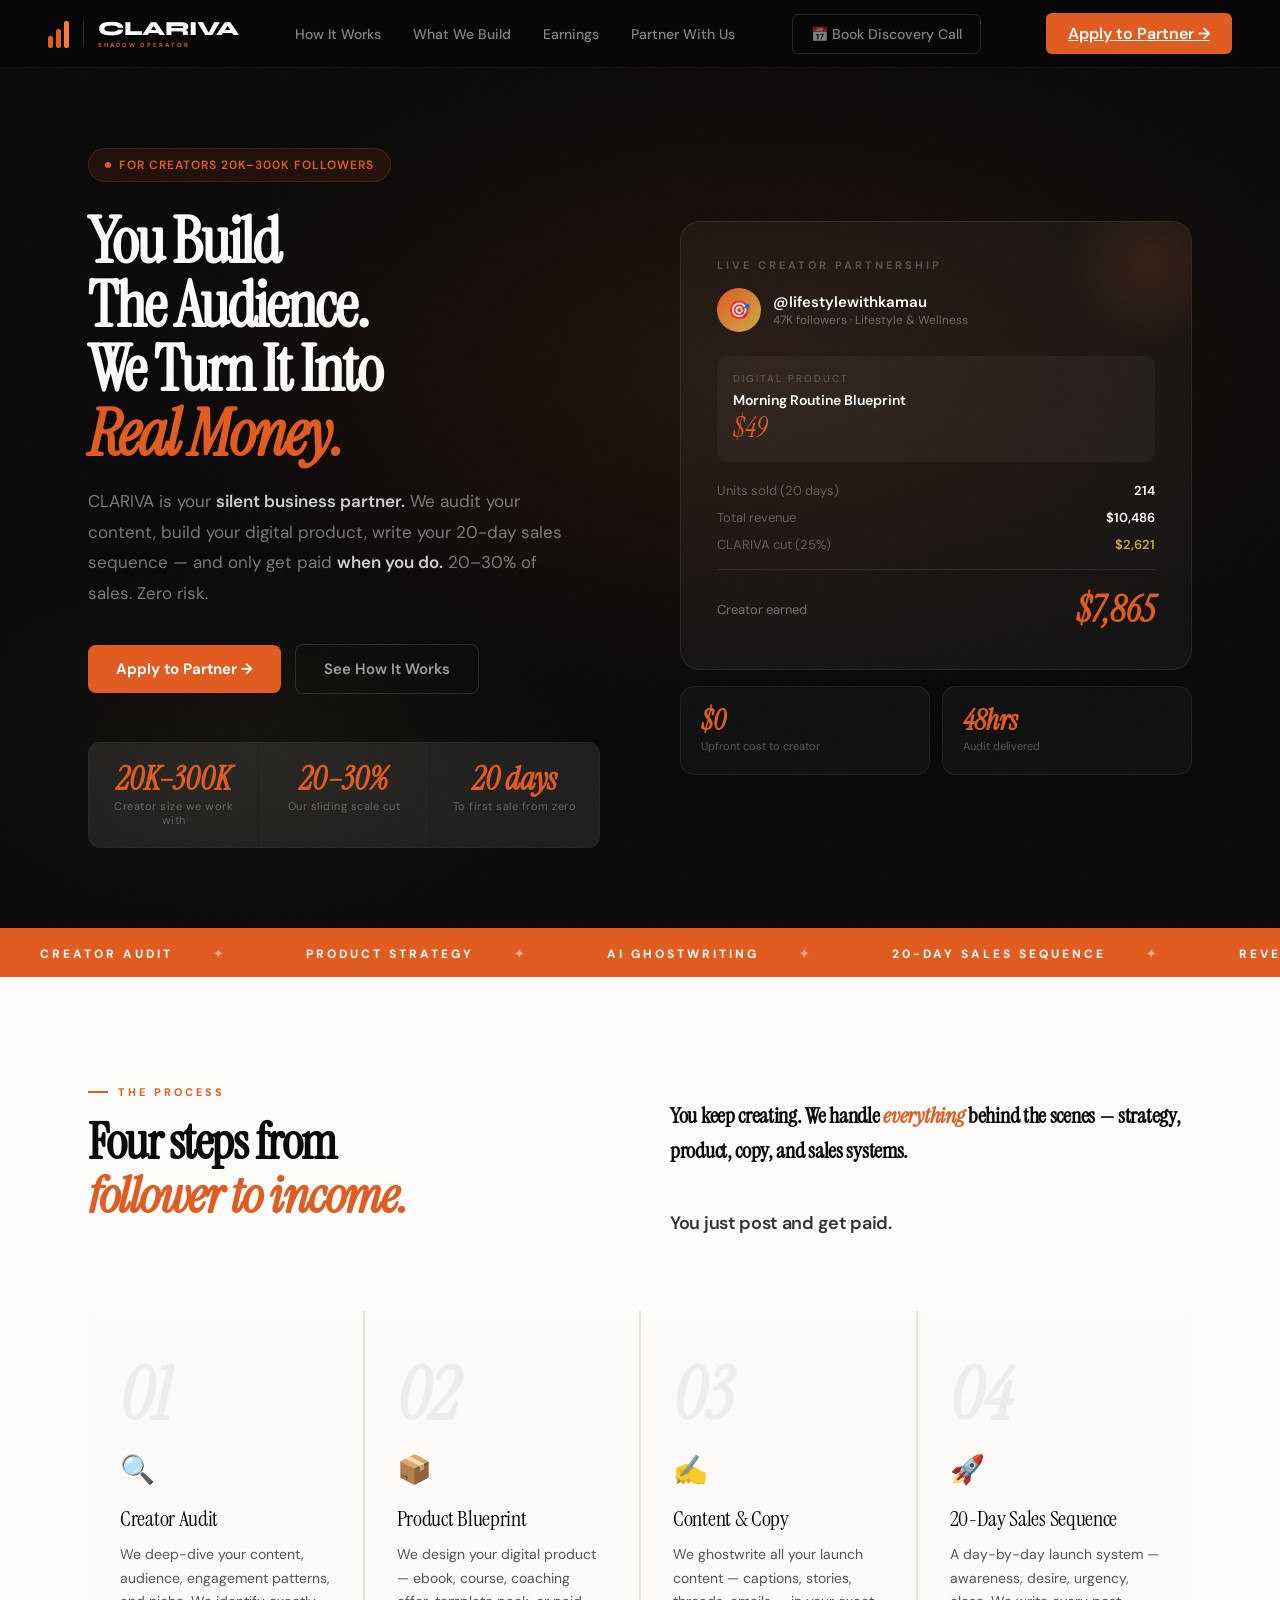
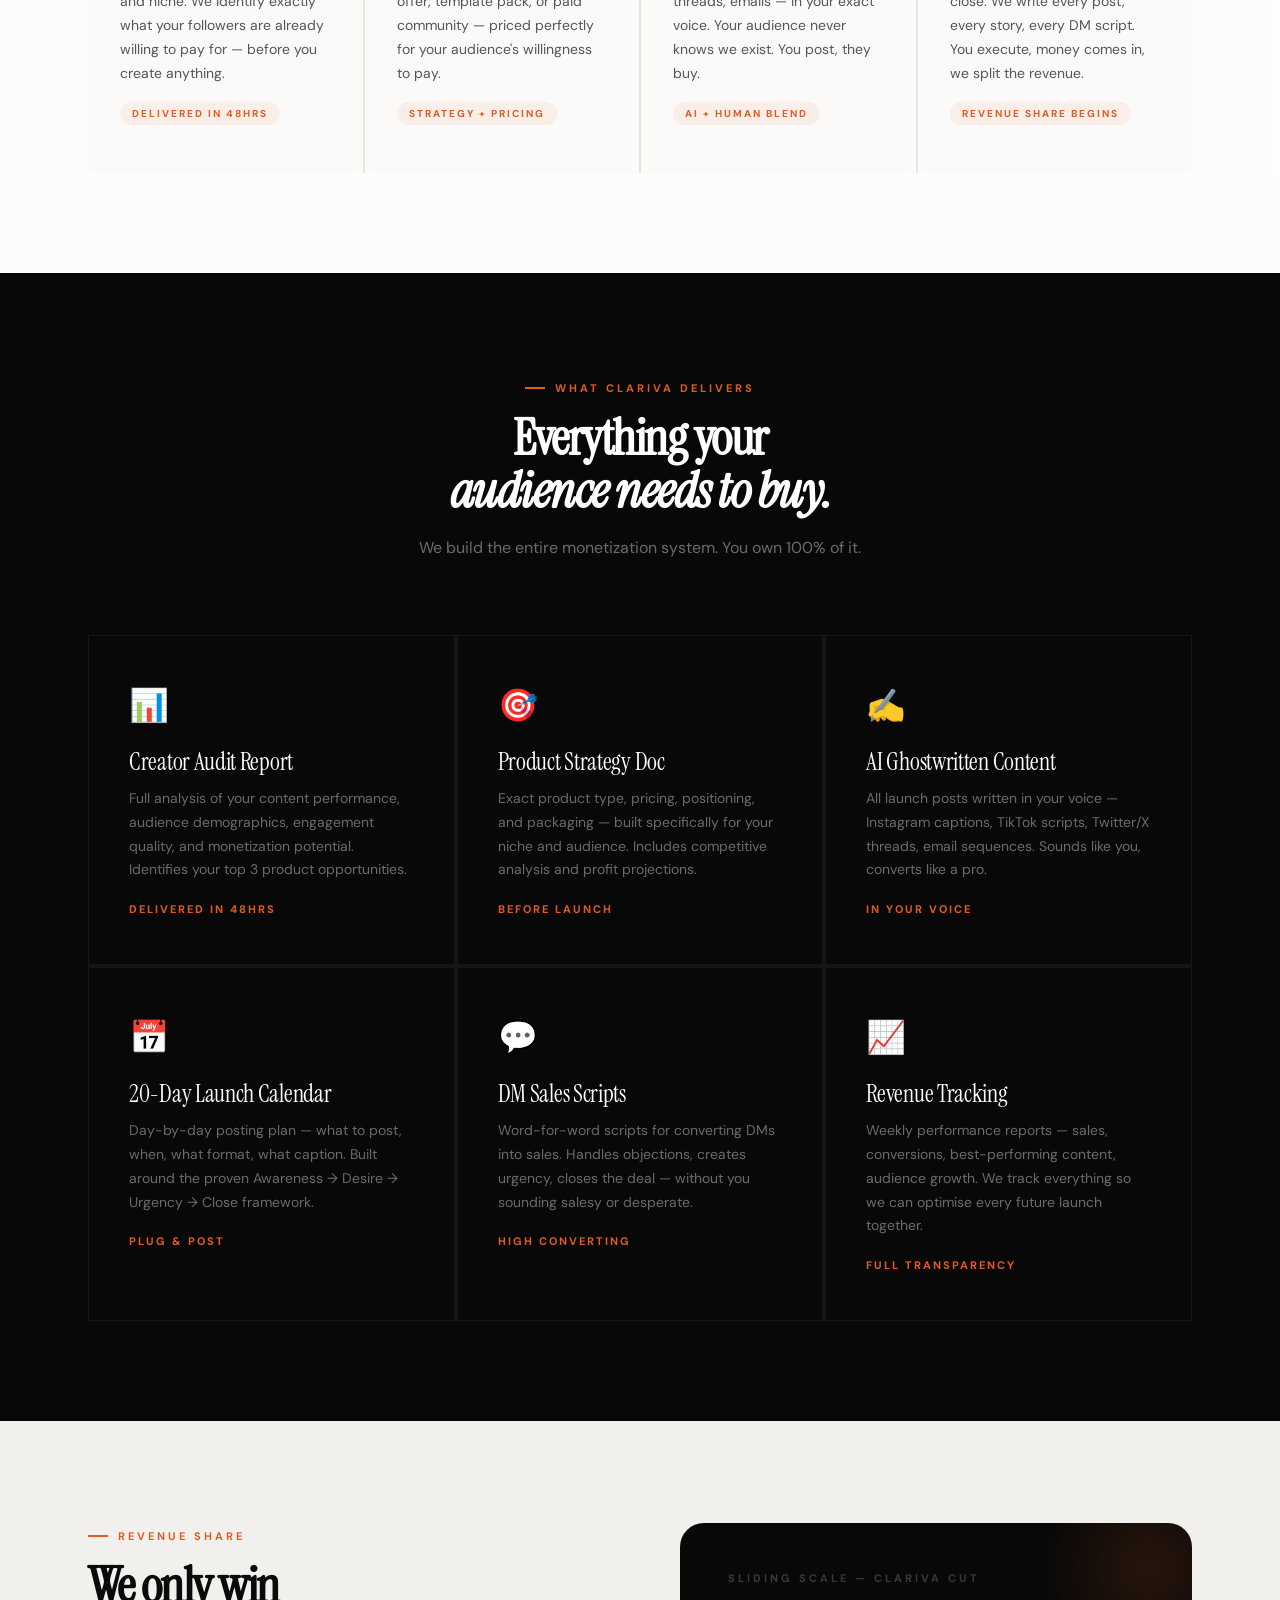
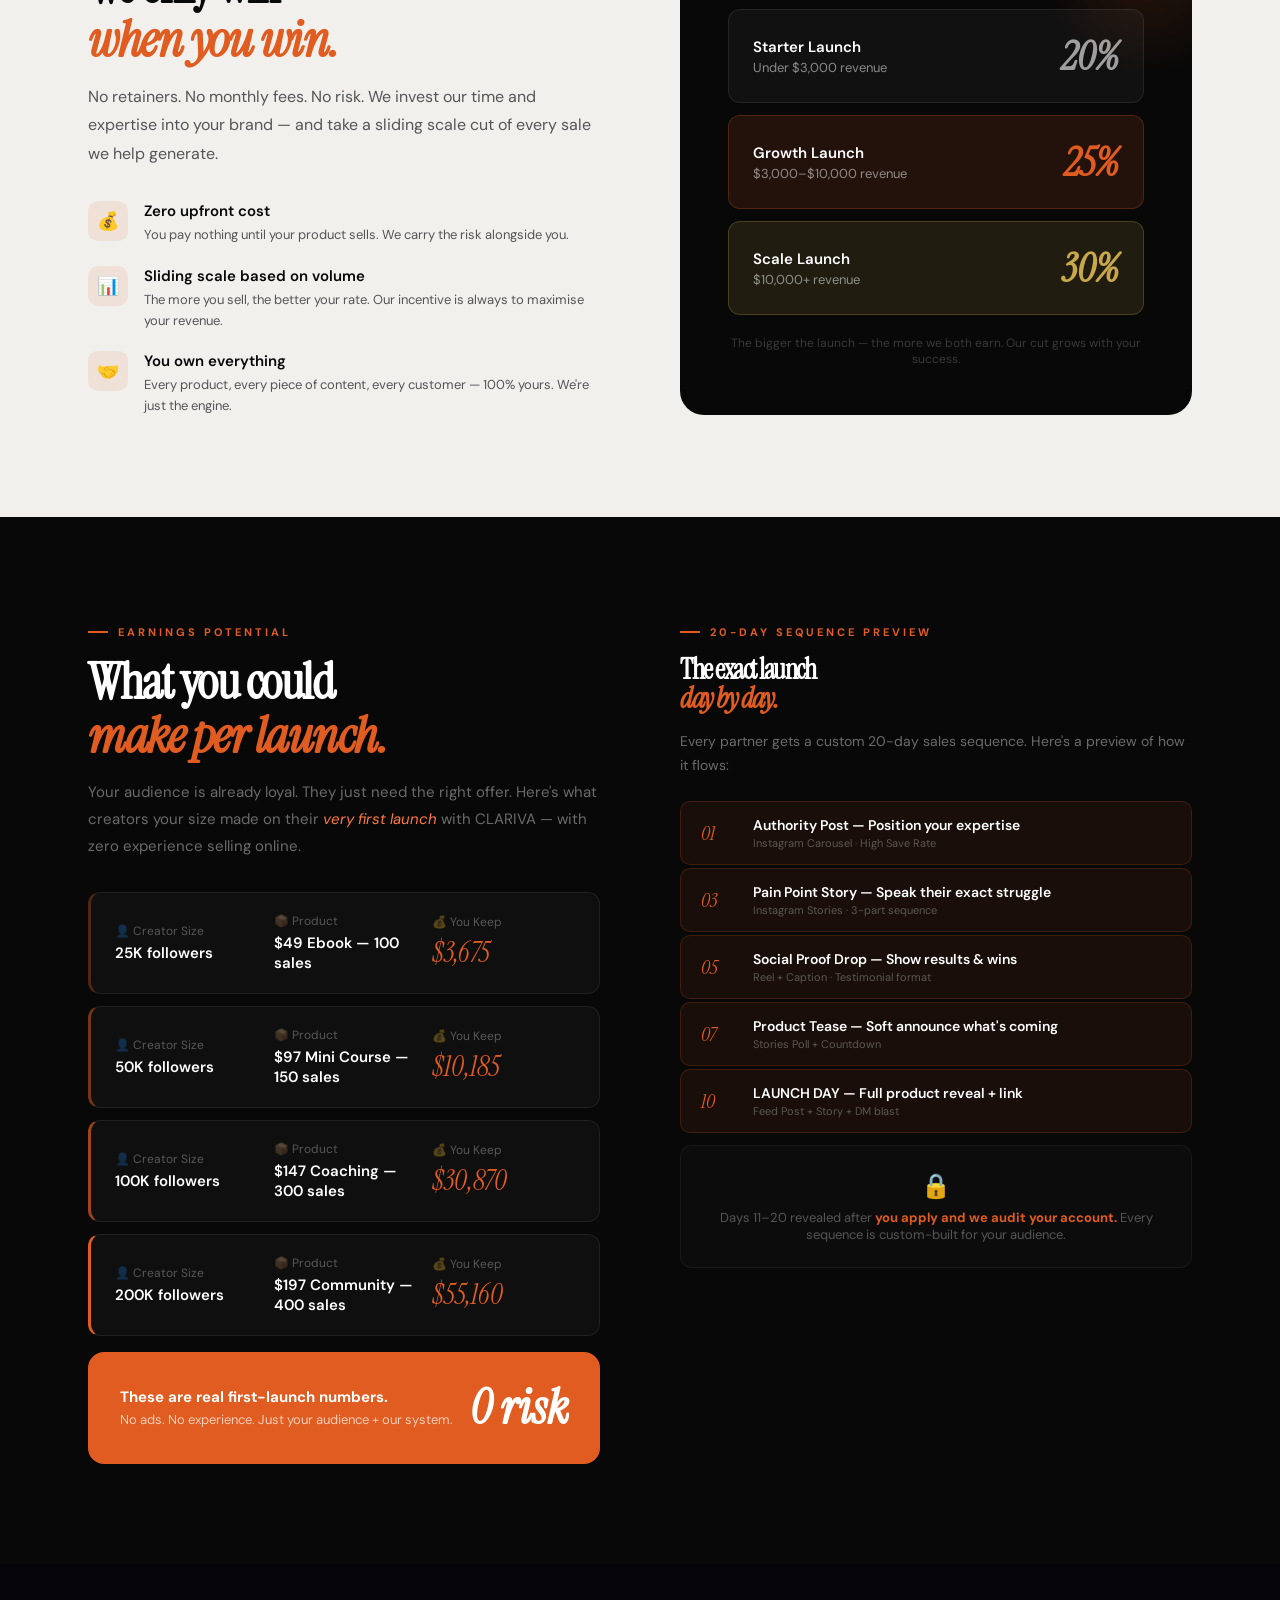
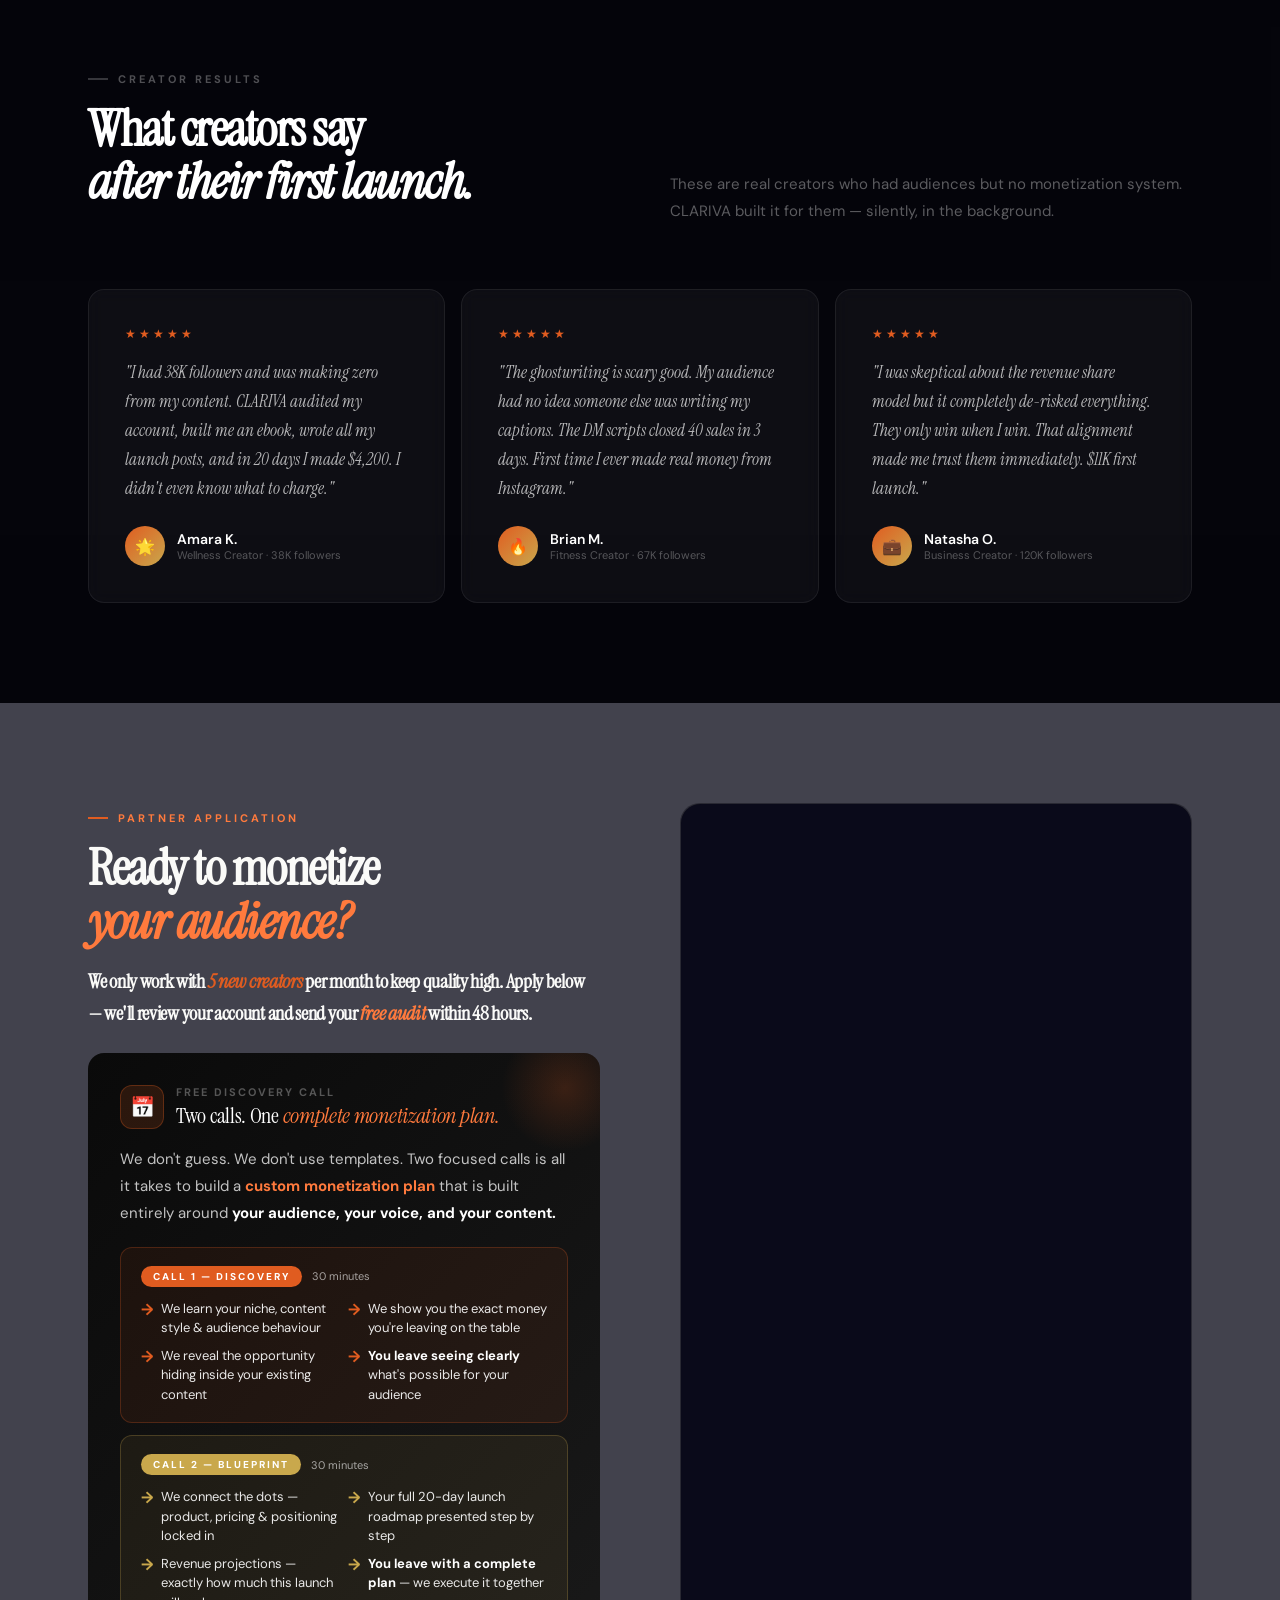
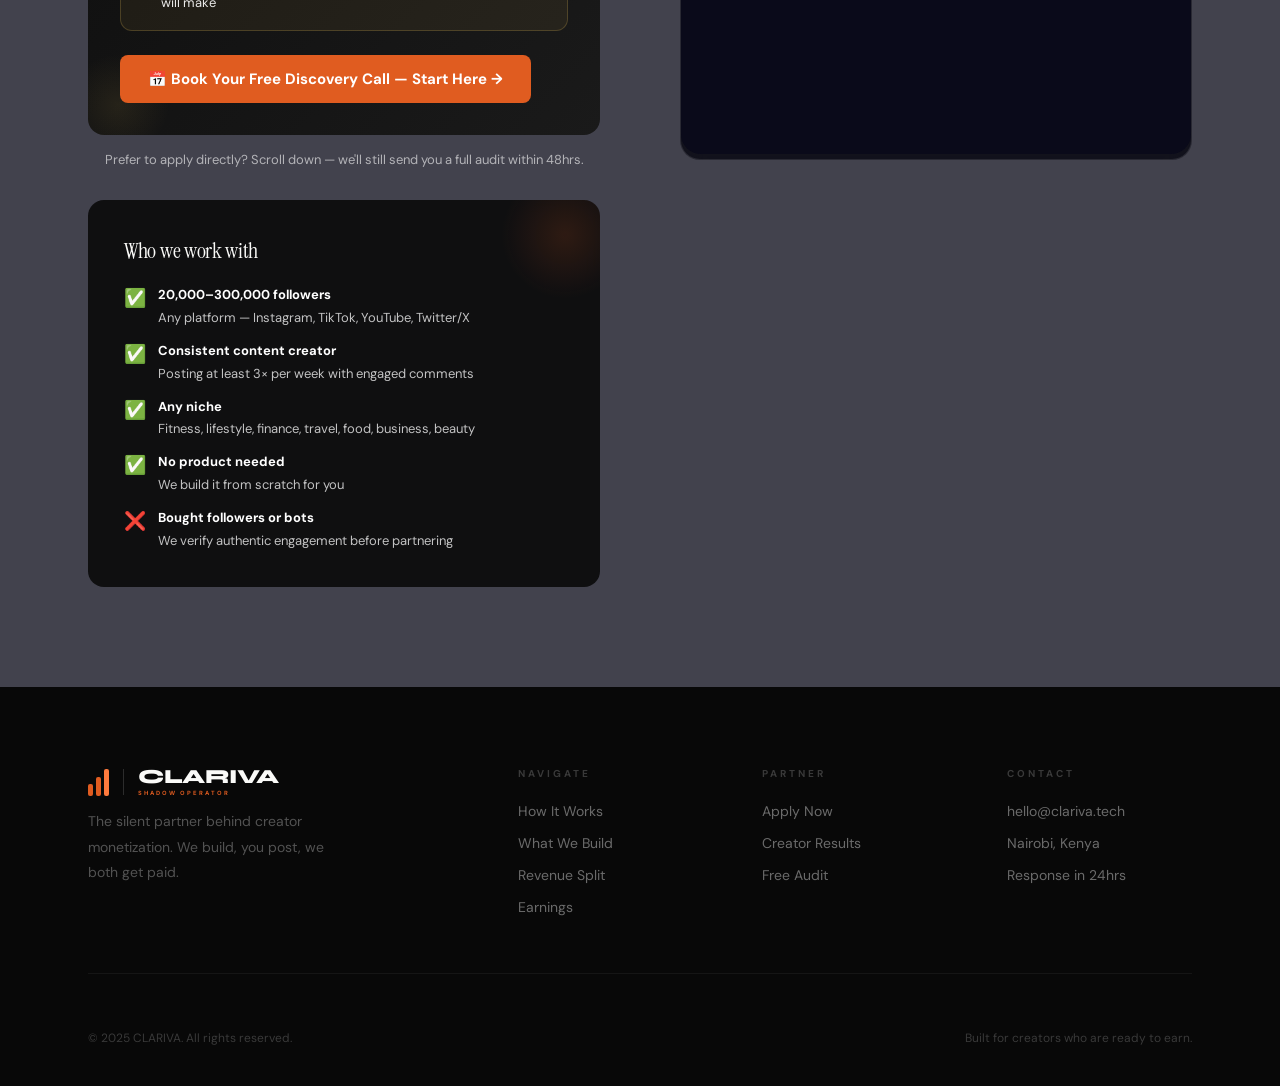
==== commit 56d917ac: "Add files via upload" ====
--- a/index.html.html
+++ b/index.html.html
@@ -698,56 +698,16 @@
         </div>
       </div>
       <div>
-        <div class="apply-form">
-          <div class="af-title">Apply to Partner</div>
-          <div class="af-desc">Free creator audit included. We respond within 24 hours.</div>
-          <div class="af-badges">
-            <div class="af-badge">Free audit</div>
-            <div class="af-badge">No commitment</div>
-            <div class="af-badge">Response in 24hrs</div>
-          </div>
-          <form id="applyForm" action="https://api.web3forms.com/submit" method="POST" class="af-form">
-            <input type="hidden" name="access_key" value="fb39075b-333e-4903-9296-714134b501a3"/>
-            <input type="hidden" name="subject" value="New Creator Application — CLARIVA"/>
-            <input type="hidden" name="redirect" value="false"/>
-            <div class="af-row">
-              <div class="af"><label>Your Name *</label><input type="text" name="name" placeholder="e.g. Brian Mwangi" required></div>
-              <div class="af"><label>Email *</label><input type="email" name="email" placeholder="your@email.com" required></div>
-            </div>
-            <div class="af"><label>Your Main Platform *</label>
-              <select name="platform" required>
-                <option value="">Select platform...</option>
-                <option>Instagram</option>
-                <option>TikTok</option>
-                <option>YouTube</option>
-                <option>Twitter / X</option>
-                <option>Multiple platforms</option>
-              </select>
-            </div>
-            <div class="af"><label>Profile/Channel Link *</label><input type="url" name="profile_link" placeholder="https://instagram.com/yourhandle" required></div>
-            <div class="af"><label>Follower Count *</label>
-              <select name="followers" required>
-                <option value="">Select range...</option>
-                <option>20,000 – 50,000</option>
-                <option>50,000 – 100,000</option>
-                <option>100,000 – 200,000</option>
-                <option>200,000 – 300,000</option>
-              </select>
-            </div>
-            <div class="af"><label>Your Niche / Content Type *</label><input type="text" name="niche" placeholder="e.g. Fitness, Lifestyle, Finance, Food..." required></div>
-            <div class="af"><label>Have you sold anything to your audience before?</label>
-              <select name="sold_before">
-                <option value="">Select...</option>
-                <option>No — completely new to monetization</option>
-                <option>Tried once but didn't work well</option>
-                <option>Yes — made some sales before</option>
-              </select>
-            </div>
-            <div class="af"><label>What do you think your audience would buy?</label><textarea name="product_idea" placeholder="Any idea is fine — we'll help refine it or build something better..."></textarea></div>
-            <button type="submit" class="btn-primary" style="width:100%;justify-content:center;padding:16px;">Apply & Get Free Audit →</button>
-            <div style="font-size:12px;color:rgba(255,255,255,0.55);text-align:center;margin-top:8px;">We review every application personally. Response within 24 hours.</div>
-            <div id="applySuccess"><p>✅ Application received! We'll review your profile and send your free creator audit within 24 hours.</p></div>
-          </form>
+        <div class="apply-form" style="padding:0;overflow:hidden;border-radius:20px;">
+          <iframe src="https://docs.google.com/forms/d/1je7jKC3Qlqr_pwbEPMsxzCyKCwB6o4qnFljygIQxFUM/viewform?embedded=true" 
+            width="100%" 
+            height="950" 
+            frameborder="0" 
+            marginheight="0" 
+            marginwidth="0"
+            style="border-radius:20px;background:#0A0A1A;">
+            Loading…
+          </iframe>
         </div>
       </div>
     </div>
@@ -807,27 +767,7 @@
 });
 
 // Apply form
-const applyForm = document.getElementById('applyForm');
-if(applyForm){
-  applyForm.addEventListener('submit', async function(e){
-    e.preventDefault();
-    const btn = applyForm.querySelector('button[type="submit"]');
-    btn.textContent = 'Sending...'; btn.disabled = true;
-    try{
-      const res = await fetch('https://api.web3forms.com/submit',{
-        method:'POST', body:new FormData(applyForm), headers:{'Accept':'application/json'}
-      });
-      if(res.ok){
-        document.getElementById('applySuccess').style.display = 'block';
-        applyForm.reset();
-        btn.textContent = 'Apply & Get Free Audit →'; btn.disabled = false;
-      } else throw new Error();
-    } catch(e){
-      alert('Something went wrong. Email us at hello@clariva.tech');
-      btn.textContent = 'Apply & Get Free Audit →'; btn.disabled = false;
-    }
-  });
-}
+// Form handled by Google Forms embed
 </script>
 </body>
 </html>
